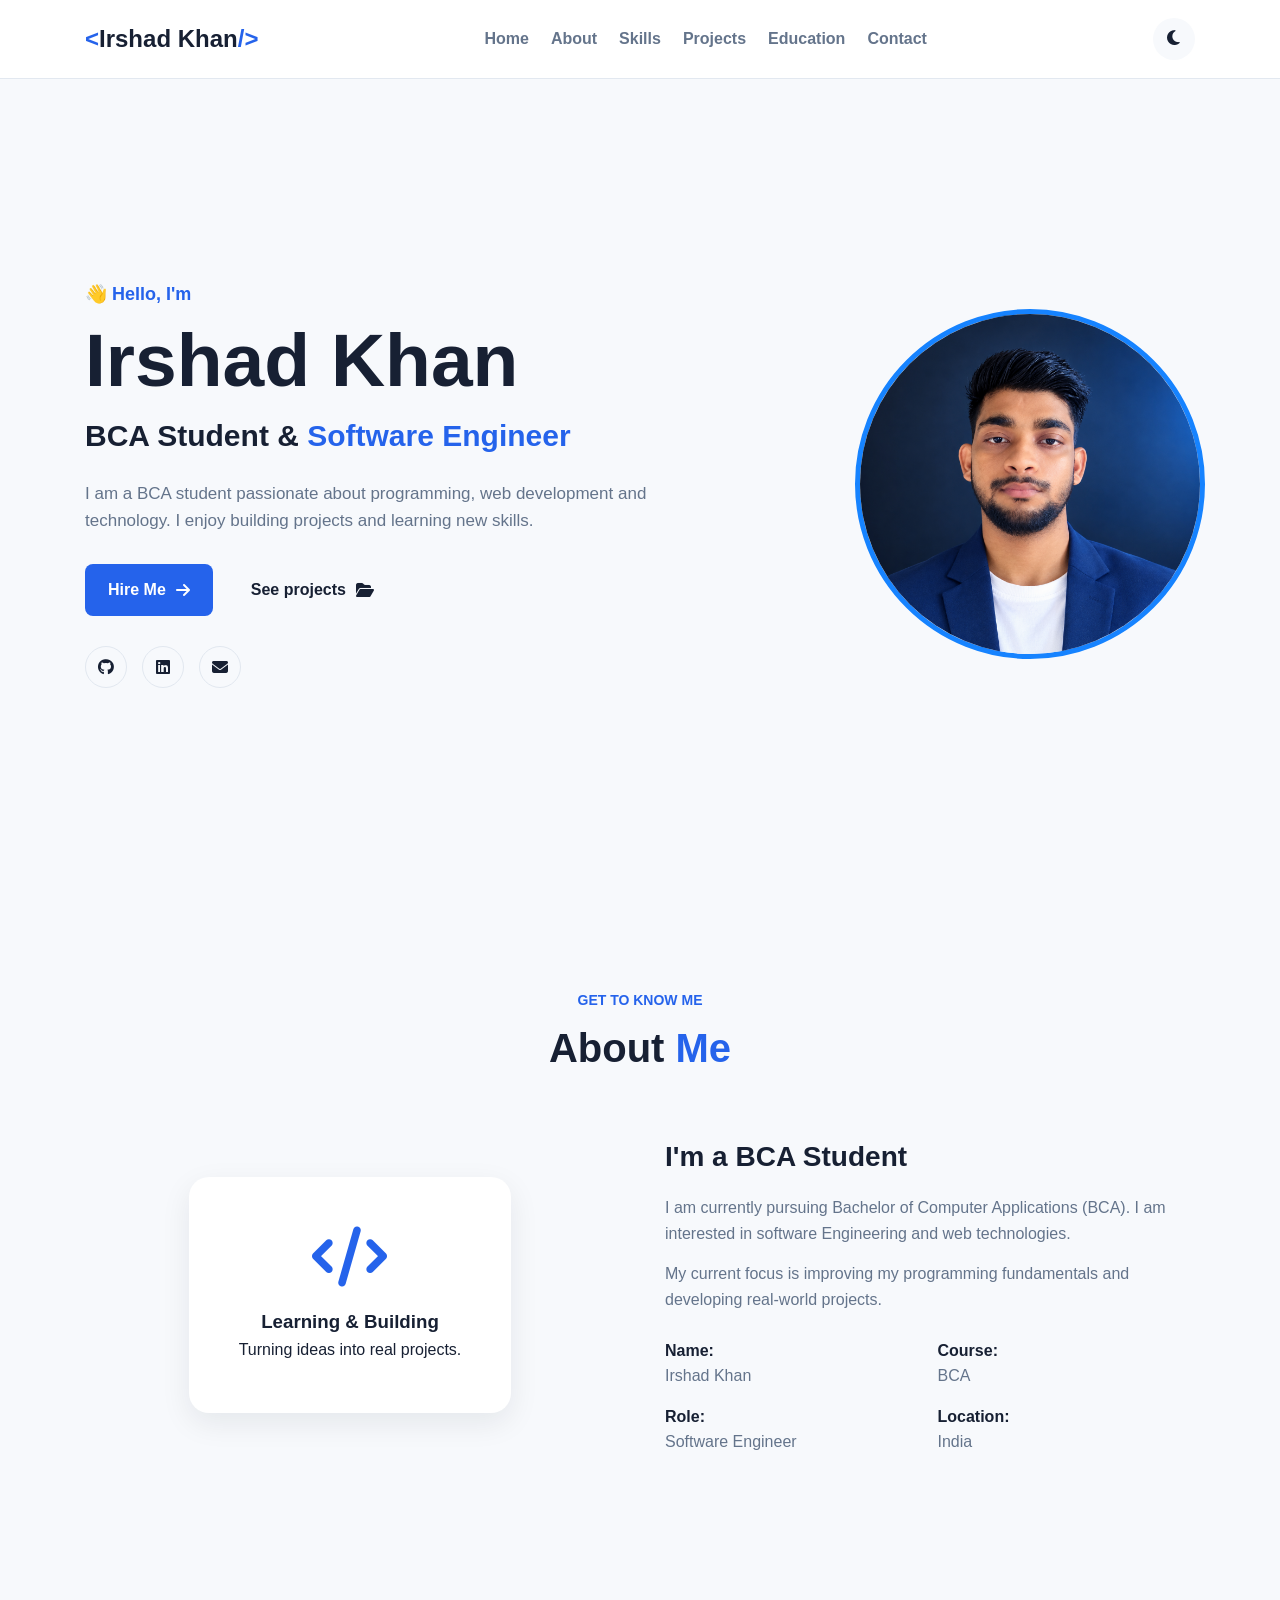
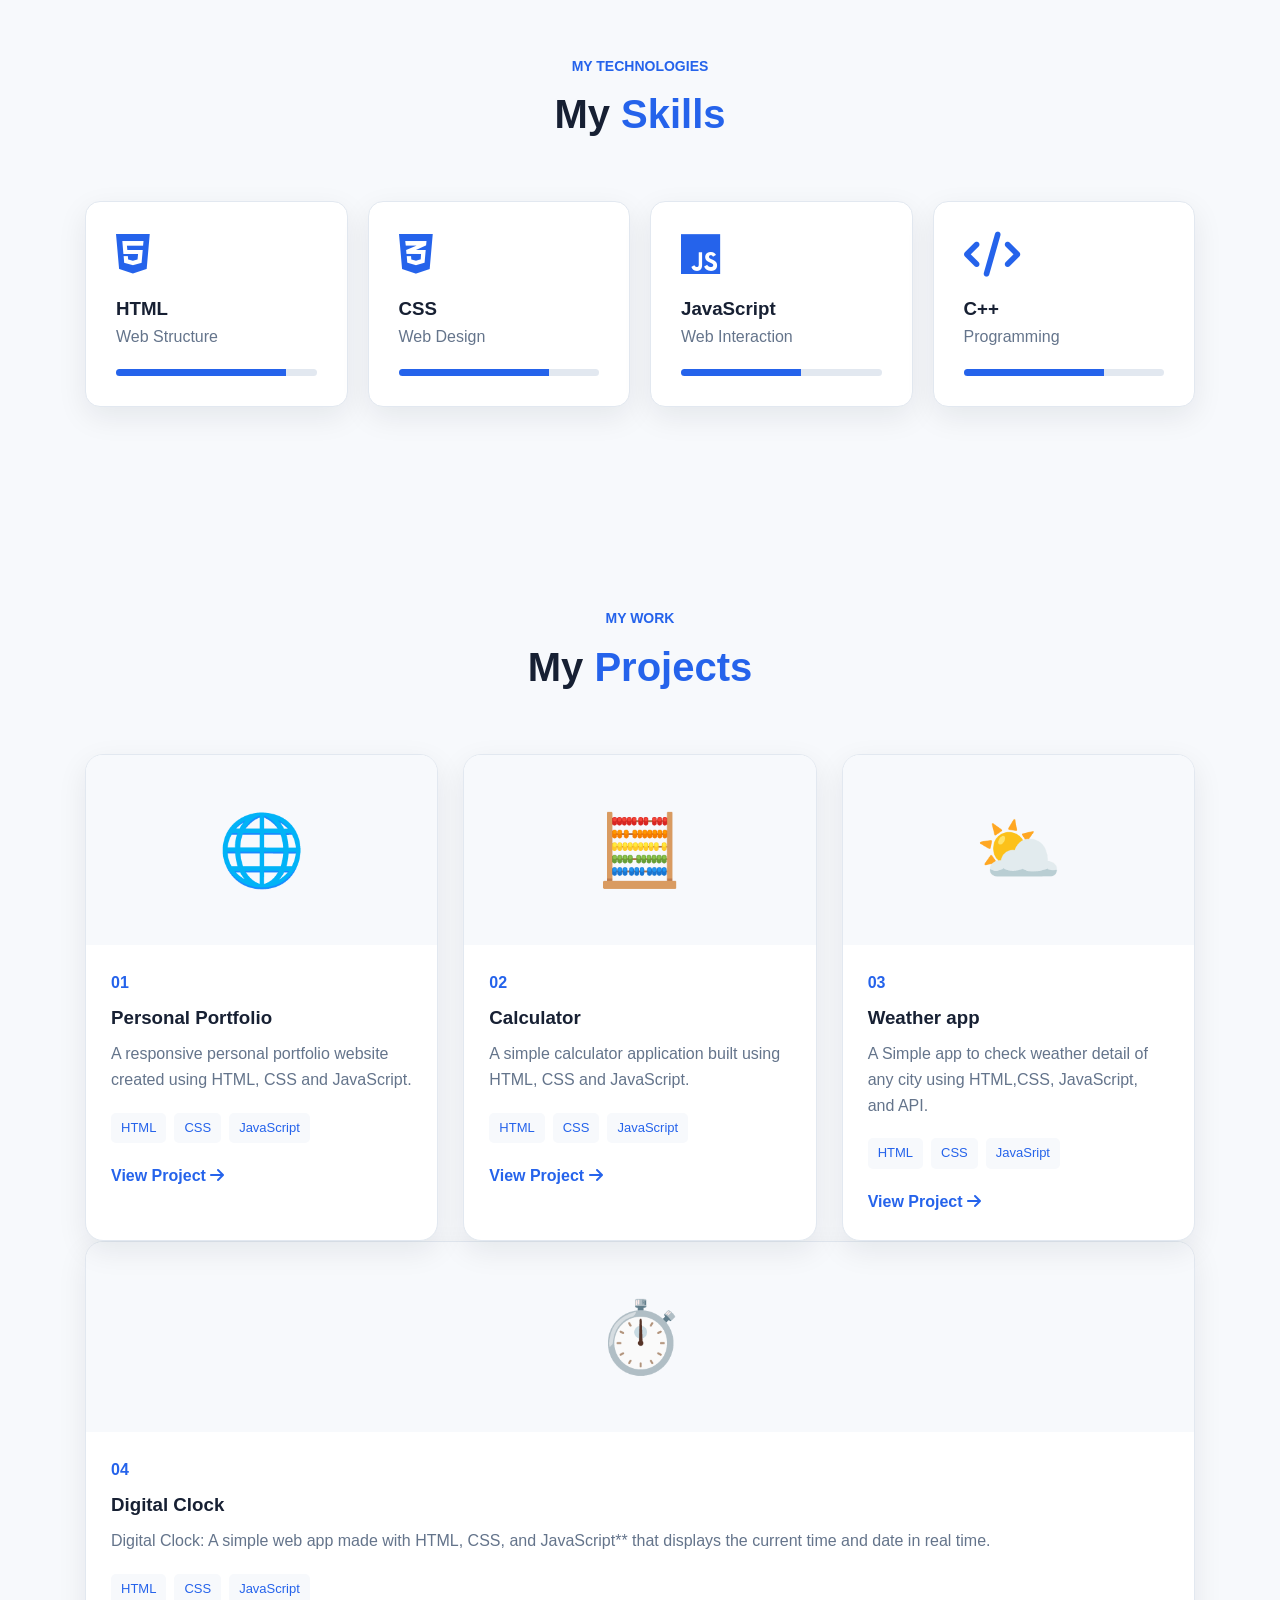
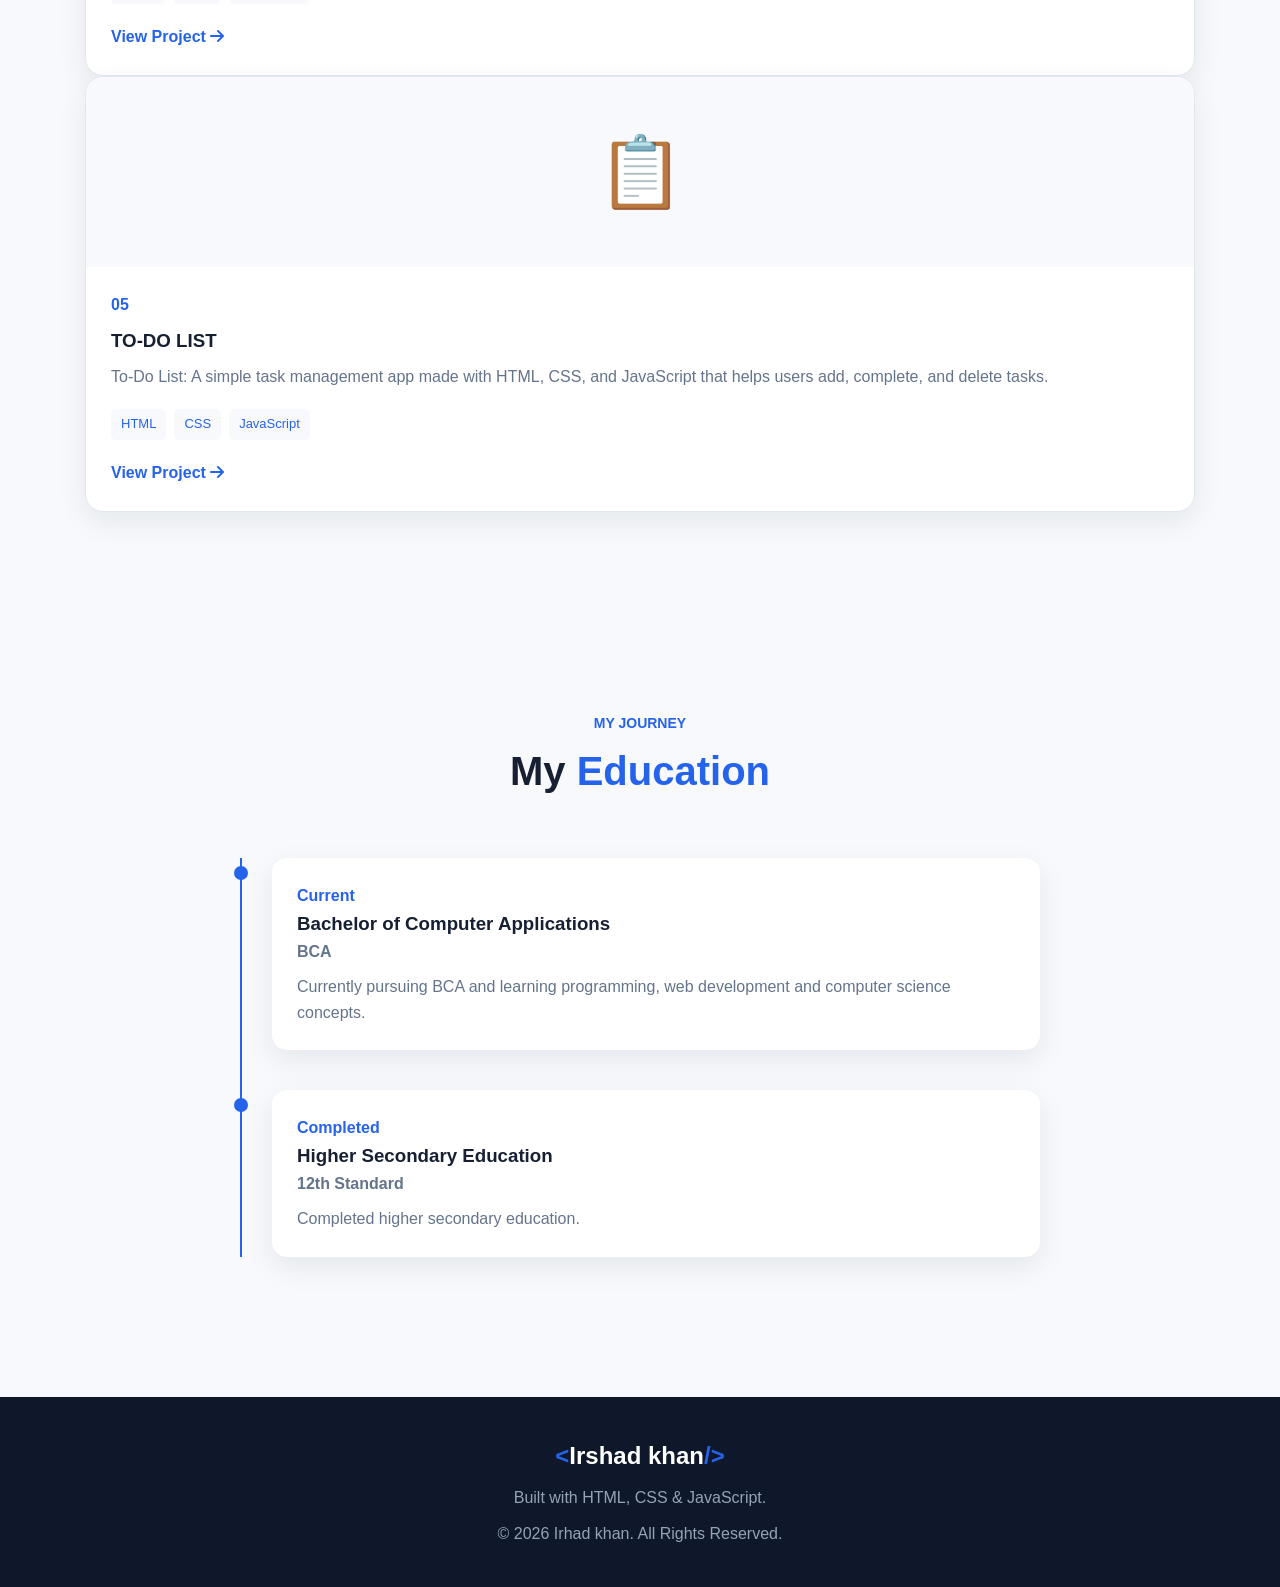
==== index.html @ d6d5088d "Fix HTML structure and formatting issues" ====
<!DOCTYPE html>
<html lang="en">

<head>
    <meta charset="UTF-8">

    <meta name="viewport"
        content="width=device-width, initial-scale=1.0">

    <meta name="description"
        content="Personal portfolio of a BCA student and aspiring software Engineer .">

    <title> Irshad Khan | BCA Student Portfolio</title>

    <!-- CSS -->
    <link rel="stylesheet" href="style.css">

    <!-- Font Awesome Icons -->
    <link rel="stylesheet"
        href="https://cdnjs.cloudflare.com/ajax/libs/font-awesome/6.5.2/css/all.min.css">

</head>

<body>

    <!-- ================= NAVBAR ================= -->

    <header>

        <nav class="navbar">

            <a href="#home" class="logo">
                <span>&lt;</span>Irshad Khan<span>/&gt;</span>
            </a>

            <ul class="nav-links">

                <li>
                    <a href="#home">Home</a>
                </li>

                <li>
                    <a href="#about">About</a>
                </li>

                <li>
                    <a href="#skills">Skills</a>
                </li>

                <li>
                    <a href="#projects">Projects</a>
                </li>

                <li>
                    <a href="#education">Education</a>
                </li>
                
                <li>
                    <a href="#Contact">Contact</a>
                </li>

                
            </ul>

            <div class="nav-buttons">

                <button id="theme-btn"
                    class="icon-btn"
                    aria-label="Change theme">

                    <i class="fas fa-moon"></i>

                </button>

                <button id="menu-btn"
                    class="icon-btn menu-btn"
                    aria-label="Open menu">

                    <i class="fas fa-bars"></i>

                </button>

            </div>

        </nav>

    </header>


    <!-- ================= HOME ================= -->

    <main>

        <section id="home" class="hero">

            <div class="hero-content">

                <p class="small-title">
                    👋 Hello, I'm
                </p>

                <h1>
                    Irshad Khan
                </h1>

                <h2>
                    BCA Student &
                    <span> Software Engineer</span>
                </h2>

                <p class="hero-description">

                    I am a BCA student passionate about
                    programming, web development and
                    technology. I enjoy building projects
                    and learning new skills.

                </p>

                <div class="hero-buttons">
                    <a href="contact.html"
                        class="btn primary-btn">
                        Hire Me
                        <i class="fas fa-arrow-right"></i>
                    </a>

                    <a href="#projects"
                        class="btn secondary-byn">
                        See projects
                        <i class="fas fa-folder-open"></i>
                    </a>
                    

               

                </div>


                <!-- Social Media -->

                <div class="social-links">

                    <a href="https://irshad7878.github.io/my-portfolio/"
                        target="_blank"
                        aria-label="GitHub">

                        <i class="fab fa-github"></i>

                    </a>

                    <a href="https://www.linkedin.com/in/irshad-khan-5201314m"


                        target="_blank"
                        aria-label="LinkedIn">

                        <i class="fab fa-linkedin"></i>

                    </a>

                    <a href="mailto:ik4012990@gmail.com"
                        aria-label="Email">

                        <i class="fas fa-envelope"></i>

                    </a>

                </div>

            </div>


            <!-- Profile -->

            <div class="hero-image">

                <div class="profile-container">

                    <div class="profile-circle">

                        <!-- Replace this emoji with your image later -->

                        <img src="image1.png" alt="My Photo">

                    </div>

                </div>

            </div>

        </section>


        <!-- ================= ABOUT ================= -->

        <section id="about"
            class="section reveal">

            <div class="section-heading">

                <p>GET TO KNOW ME</p>

                <h2>About <span>Me</span></h2>

            </div>


            <div class="about-grid">

                <div class="about-image">

                    <div class="about-card">

                        <i class="fas fa-code"></i>

                        <h3>
                            Learning & Building
                        </h3>

                        <p>
                            Turning ideas into real projects.
                        </p>

                    </div>

                </div>


                <div class="about-text">

                    <h3>
                        I'm a BCA Student
                    </h3>

                    <p>

                        I am currently pursuing Bachelor
                        of Computer Applications (BCA).
                        I am interested in software
                        Engineering and web technologies.

                    </p>

                    <p>

                        My current focus is improving my
                        programming fundamentals and
                        developing real-world projects.

                    </p>


                    <div class="about-info">

                        <div>
                            <strong>Name:</strong>
                            <span>Irshad Khan</span>
                        </div>

                        <div>
                            <strong>Course:</strong>
                            <span>BCA</span>
                        </div>

                        <div>
                            <strong>Role:</strong>
                            <span>Software Engineer</span>
                        </div>

                        <div>
                            <strong>Location:</strong>
                            <span>India</span>
                        </div>

                    </div>

                </div>

            </div>

        </section>


        <!-- ================= SKILLS ================= -->

        <section id="skills"
            class="section skills-section reveal">

            <div class="section-heading">

                <p>MY TECHNOLOGIES</p>

                <h2>My <span>Skills</span></h2>

            </div>


            <div class="skills-grid">

                <div class="skill-card">

                    <i class="fab fa-html5"></i>

                    <h3>HTML</h3>

                    <p>
                        Web Structure
                    </p>

                    <div class="progress">
                        <span style="width: 85%"></span>
                    </div>

                </div>


                <div class="skill-card">

                    <i class="fab fa-css3-alt"></i>

                    <h3>CSS</h3>

                    <p>
                        Web Design
                    </p>

                    <div class="progress">
                        <span style="width: 75%"></span>
                    </div>

                </div>


                <div class="skill-card">

                    <i class="fab fa-js"></i>

                    <h3>JavaScript</h3>

                    <p>
                        Web Interaction
                    </p>

                    <div class="progress">
                        <span style="width: 60%"></span>
                    </div>

                </div>


                <div class="skill-card">

                    <i class="fas fa-code"></i>

                    <h3>C++</h3>

                    <p>
                        Programming
                    </p>

                    <div class="progress">
                        <span style="width: 70%"></span>
                    </div>

                </div>

            </div>

        </section>


        <!-- ================= PROJECTS ================= -->

        <section id="projects"
            class="section reveal">

            <div class="section-heading">

                <p>MY WORK</p>

                <h2>My <span>Projects</span></h2>

            </div>


            <div class="projects-grid">


                <!-- Project 1 -->

                <article class="project-card">

                    <div class="project-image">
                        🌐
                    </div>

                    <div class="project-content">

                        <span class="project-number">
                            01
                        </span>

                        <h3>
                            Personal Portfolio
                        </h3>

                        <p>

                            A responsive personal portfolio
                            website created using HTML,
                            CSS and JavaScript.

                        </p>

                        <div class="project-tech">

                            <span>HTML</span>
                            <span>CSS</span>
                            <span>JavaScript</span>

                        </div>

                        <a 
                            href="https://irshad7878.github.io/my-portfolio/"
                            class="project-link">

                            View Project
                            <i class="fas fa-arrow-right"></i>

                        </a>

                    </div>

                </article>


                <!-- Project 2 -->

                <article class="project-card">

                    <div class="project-image">
                        🧮
                    </div>

                    <div class="project-content">

                        <span class="project-number">
                            02
                        </span>

                        <h3>
                            Calculator
                        </h3>

                        <p>

                            A simple calculator application
                            built using HTML, CSS and
                            JavaScript.

                        </p>

                        <div class="project-tech">

                            <span>HTML</span>
                            <span>CSS</span>
                            <span>JavaScript</span>

                        </div>

                        <a 
                            href="https://irshad7878.github.io/Calculator/"
                            class="project-link">

                            View Project
                            <i class="fas fa-arrow-right"></i>

                        </a>

                    </div>

                </article>


                <!-- Project 3 -->

                <article class="project-card">

                    <div class="project-image">
                        ⛅
                    </div>

                    <div class="project-content">

                        <span class="project-number">
                            03
                        </span>

                        <h3>
                            Weather app
                        </h3>

                        <p>

                            A Simple app to check weather 
                            detail of any city using HTML,CSS,
                            JavaScript, and API.

                        </p>

                        <div class="project-tech">

                            <span>HTML</span>
                            <span>CSS</span>
                            <span>JavaSript</span>

                        </div>

                        <a
                            href="https://irshad7878.github.io/Weather-app/"
                            class="project-link">

                            View Project
                            <i class="fas fa-arrow-right"></i>

                        </a>

                    </div>

                </article>

            </div>


             <!-- Project 4 -->

                <article class="project-card">

                    <div class="project-image">
                        ⏱️
                    </div>

                    <div class="project-content">

                        <span class="project-number">
                            04
                        </span>

                        <h3>
                            Digital Clock
                        </h3>

                        <p>

                           Digital Clock: A simple web app made
                           with HTML, CSS, and JavaScript** that
                           displays the current time and date in real time. 
                        

                        </p>

                        <div class="project-tech">

                            <span>HTML</span>
                            <span>CSS</span>
                            <span>JavaScript</span>

                        </div>

                        <a 
                            href="https://irshad7878.github.io/Digital-Clock/"
                            class="project-link">

                            View Project
                            <i class="fas fa-arrow-right"></i>

                        </a>

                    </div>

                </article>
        </div>
            

            <!-- Project 5 -->

                <article class="project-card">

                    <div class="project-image">
                        📋
                    </div>

                    <div class="project-content">

                        <span class="project-number">
                            05
                        </span>

                        <h3>
                            TO-DO LIST
                        </h3>

                        <p>

                           To-Do List: A simple task management app 
                            made with HTML, CSS, and JavaScript that 
                            helps users add, complete, and delete tasks. 

                        </p>

                        <div class="project-tech">

                            <span>HTML</span>
                            <span>CSS</span>
                            <span>JavaScript</span>

                        </div>

                        <a 
                            href="https://irshad7878.github.io/TO-DO-LISt/"
                            class="project-link">

                            View Project
                            <i class="fas fa-arrow-right"></i>

                        </a>

                    </div>

                </article>
        </div>
            

        </section>


        <!-- ================= EDUCATION ================= -->

        <section id="education"
            class="section reveal">

            <div class="section-heading">

                <p>MY JOURNEY</p>

                <h2>My <span>Education</span></h2>

            </div>


            <div class="timeline">

                <div class="timeline-item">

                    <div class="timeline-dot"></div>

                    <div class="timeline-content">

                        <span>
                            Current
                        </span>

                        <h3>
                            Bachelor of Computer Applications
                        </h3>

                        <h4>
                            BCA
                        </h4>

                        <p>

                            Currently pursuing BCA and
                            learning programming,
                            web development and
                            computer science concepts.

                        </p>

                    </div>

                </div>


                <div class="timeline-item">

                    <div class="timeline-dot"></div>

                    <div class="timeline-content">

                        <span>
                            Completed
                        </span>

                        <h3>
                            Higher Secondary Education
                        </h3>

                        <h4>
                            12th Standard
                        </h4>

                        <p>

                            Completed higher secondary
                            education.

                        </p>

                    </div>

                </div>

            </div>

        </section>


    <!-- ================= FOOTER ================= -->

    <footer>

        <div class="footer-content">

            <a href="#home" class="logo">
                <span>&lt;</span>Irshad khan<span>/&gt;</span>
            </a>

            <p>
                Built with HTML, CSS & JavaScript.
            </p>

            <p>
                © 2026 Irhad khan. All Rights Reserved.
            </p>

        </div>

    </footer>


    <!-- Back To Top -->

    <button id="top-btn"
        aria-label="Back to top">

        <i class="fas fa-arrow-up"></i>

    </button>


    <!-- JavaScript -->

    <script src="script.js"></script>

</body>

</html>
---- style.css ----
/* ===============================
   VERSION 2.0.0
   PROFESSIONAL PORTFOLIO
================================ */


/* ---------- RESET ---------- */

* {
    margin: 0;
    padding: 0;
    box-sizing: border-box;
}

html {
    scroll-behavior: smooth;
}

body {
    font-family: Arial, sans-serif;
    background: #f7f9fc;
    color: #172033;
    line-height: 1.6;
    transition: 0.3s;
}

a {
    text-decoration: none;
    color: inherit;
}

button {
    font-family: inherit;
}


/* ---------- VARIABLES ---------- */

:root {

    --primary: #2563eb;

    --primary-dark: #1d4ed8;

    --text: #172033;

    --text-light: #64748b;

    --background: #f7f9fc;

    --card: #ffffff;

    --border: #e2e8f0;

    --shadow:
        0 10px 30px rgba(15, 23, 42, 0.08);

}


/* ---------- DARK MODE ---------- */

body.dark {

    --text: #f1f5f9;

    --text-light: #94a3b8;

    --background: #0f172a;

    --card: #1e293b;

    --border: #334155;

}


/* ---------- NAVBAR ---------- */

header {

    position: sticky;

    top: 0;

    z-index: 1000;

    background: var(--card);

    border-bottom: 1px solid var(--border);

}

.navbar {

    max-width: 1150px;

    margin: auto;

    padding: 18px 20px;

    display: flex;

    align-items: center;

    justify-content: space-between;

}

.logo {

    font-size: 24px;

    font-weight: bold;

}

.logo span {

    color: var(--primary);

}

.nav-links {

    list-style: none;

    display: flex;

    gap: 22px;

}

.nav-links a {

    color: var(--text-light);

    font-weight: 600;

    transition: 0.3s;

}

.nav-links a:hover {

    color: var(--primary);

}

.nav-buttons {

    display: flex;

    gap: 10px;

}

.icon-btn {

    width: 42px;

    height: 42px;

    border: none;

    border-radius: 50%;

    background: var(--background);

    color: var(--text);

    cursor: pointer;

    font-size: 17px;

}

.menu-btn {

    display: none;

}


/* ---------- HERO ---------- */

.hero {

    max-width: 1150px;

    min-height: 90vh;

    margin: auto;

    padding: 80px 20px;

    display: flex;

    align-items: center;

    justify-content: space-between;

    gap: 50px;

}

.hero-content {

    max-width: 650px;

}

.small-title {

    color: var(--primary);

    font-weight: bold;

    font-size: 18px;

}

.hero h1 {

    font-size: clamp(45px, 7vw, 75px);

    line-height: 1.1;

    margin: 10px 0;

}

.hero h2 {

    font-size: 30px;

    margin-bottom: 20px;

}

.hero h2 span {

    color: var(--primary);

}

.hero-description {

    color: var(--text-light);

    max-width: 600px;

    font-size: 17px;

}

.hero-buttons {

    display: flex;

    gap: 15px;

    margin-top: 30px;

}

.btn {

    display: inline-flex;

    align-items: center;

    justify-content: center;

    gap: 10px;

    padding: 13px 23px;

    border-radius: 8px;

    font-weight: bold;

    cursor: pointer;

    transition: 0.3s;

}

.primary-btn {

    background: var(--primary);

    color: white;

}

.primary-btn:hover {

    background: var(--primary-dark);

    transform: translateY(-3px);

}

.secondary-btn {

    border: 2px solid var(--primary);

    color: var(--primary);

}

.secondary-btn:hover {

    background: var(--primary);

    color: white;

}

.social-links {

    display: flex;

    gap: 15px;

    margin-top: 30px;

}

.social-links a {

    width: 42px;

    height: 42px;

    border: 1px solid var(--border);

    border-radius: 50%;

    display: flex;

    align-items: center;

    justify-content: center;

    color: var(--text);

    transition: 0.3s;

}

.social-links a:hover {

    color: white;

    background: var(--primary);

    transform: translateY(-4px);

}


/* ---------- PROFILE ---------- */

.hero-image {

    display: flex;

    justify-content: center;

    align-items: center;

}

.hero-image img {

    width: 350;

    height: 350px;

    object-fit: cover;

    border-radius: 50%;

    border: 5px solid #1683ff;

}

.profile-container {

    width: 330px;

    height: 330px;

    border-radius: 50%;

    display: flex;

    align-items: center;

    justify-content: center;

    background: linear-gradient(
        135deg,
        #dbeafe,
        #eff6ff
    );

}

.profile-circle {

    width: 270px;

    height: 270px;

    border-radius: 50%;

    display: flex;

    align-items: center;

    justify-content: center;

    background: var(--card);

    font-size: 100px;

}


/* ---------- SECTIONS ---------- */

.section {

    max-width: 1150px;

    margin: auto;

    padding: 100px 20px;

}

.section-heading {

    text-align: center;

    margin-bottom: 55px;

}

.section-heading p {

    color: var(--primary);

    font-weight: bold;

    font-size: 14px;

}

.section-heading h2 {

    font-size: 40px;

    margin-top: 5px;

}

.section-heading h2 span {

    color: var(--primary);

}


/* ---------- ABOUT ---------- */

.about-grid {

    display: grid;

    grid-template-columns: 1fr 1fr;

    gap: 50px;

    align-items: center;

}

.about-image {

    min-height: 300px;

    display: flex;

    align-items: center;

    justify-content: center;

}

.about-card {

    background: var(--card);

    padding: 50px;

    border-radius: 20px;

    text-align: center;

    box-shadow: var(--shadow);

}

.about-card i {

    font-size: 60px;

    color: var(--primary);

    margin-bottom: 20px;

}

.about-text h3 {

    font-size: 28px;

    margin-bottom: 15px;

}

.about-text p {

    color: var(--text-light);

    margin-bottom: 15px;

}

.about-info {

    display: grid;

    grid-template-columns: 1fr 1fr;

    gap: 15px;

    margin-top: 25px;

}

.about-info div {

    display: flex;

    flex-direction: column;

}

.about-info strong {

    color: var(--text);

}

.about-info span {

    color: var(--text-light);

}


/* ---------- SKILLS ---------- */

.skills-grid {

    display: grid;

    grid-template-columns:
        repeat(4, 1fr);

    gap: 20px;

}

.skill-card {

    background: var(--card);

    padding: 30px;

    border: 1px solid var(--border);

    border-radius: 15px;

    box-shadow: var(--shadow);

    transition: 0.3s;

}

.skill-card:hover {

    transform: translateY(-8px);

}

.skill-card > i {

    font-size: 45px;

    color: var(--primary);

}

.skill-card h3 {

    margin-top: 15px;

}

.skill-card p {

    color: var(--text-light);

}

.progress {

    height: 7px;

    background: var(--border);

    border-radius: 20px;

    margin-top: 20px;

    overflow: hidden;

}

.progress span {

    height: 100%;

    display: block;

    background: var(--primary);

}


/* ---------- PROJECTS ---------- */

.projects-grid {

    display: grid;

    grid-template-columns:
        repeat(3, 1fr);

    gap: 25px;

}

.project-card {

    background: var(--card);

    border: 1px solid var(--border);

    border-radius: 18px;

    overflow: hidden;

    box-shadow: var(--shadow);

    transition: 0.3s;

}

.project-card:hover {

    transform: translateY(-8px);

}

.project-image {

    height: 190px;

    display: flex;

    align-items: center;

    justify-content: center;

    background: var(--background);

    font-size: 70px;

}

.project-content {

    padding: 25px;

}

.project-number {

    color: var(--primary);

    font-weight: bold;

}

.project-content h3 {

    margin: 8px 0;

}

.project-content p {

    color: var(--text-light);

}

.project-tech {

    display: flex;

    gap: 8px;

    flex-wrap: wrap;

    margin: 20px 0;

}

.project-tech span {

    padding: 5px 10px;

    background: var(--background);

    color: var(--primary);

    border-radius: 5px;

    font-size: 13px;

}

.project-link {

    color: var(--primary);

    font-weight: bold;

}


/* ---------- TIMELINE ---------- */

.timeline {

    max-width: 800px;

    margin: auto;

    border-left: 2px solid var(--primary);

    padding-left: 30px;

}

.timeline-item {

    position: relative;

    margin-bottom: 40px;

}

.timeline-dot {

    width: 14px;

    height: 14px;

    border-radius: 50%;

    background: var(--primary);

    position: absolute;

    left: -38px;

    top: 8px;

}

.timeline-content {

    background: var(--card);

    padding: 25px;

    border-radius: 15px;

    box-shadow: var(--shadow);

}

.timeline-content span {

    color: var(--primary);

    font-weight: bold;

}

.timeline-content h4 {

    color: var(--text-light);

}

.timeline-content p {

    color: var(--text-light);

    margin-top: 10px;

}


/* ---------- CERTIFICATES ---------- */

.certificate-grid {

    display: grid;

    grid-template-columns:
        repeat(3, 1fr);

    gap: 25px;

}

.certificate-card {

    text-align: center;

    background: var(--card);

    padding: 35px;

    border-radius: 15px;

    border: 1px solid var(--border);

    box-shadow: var(--shadow);

}

.certificate-card i {

    font-size: 45px;

    color: var(--primary);

}

.certificate-card h3 {

    margin: 15px 0 10px;

}

.certificate-card p {

    color: var(--text-light);

}

.certificate-card a {

    display: inline-block;

    margin-top: 20px;

    color: var(--primary);

    font-weight: bold;

}


/* ---------- RESUME ---------- */

.resume-section {

    max-width: 1100px;

    margin: 50px auto;

    padding: 50px;

    border-radius: 20px;

    background: var(--card);

    border: 1px solid var(--border);

    display: flex;

    justify-content: space-between;

    align-items: center;

    gap: 30px;

}

.resume-section p {

    color: var(--text-light);

}


/* ---------- CONTACT ---------- */

.contact-grid {

    display: grid;

    grid-template-columns: 1fr 1fr;

    gap: 50px;

}

.contact-info h3 {

    font-size: 30px;

    margin-bottom: 15px;

}

.contact-info > p {

    color: var(--text-light);

}

.contact-item {

    display: flex;

    gap: 15px;

    margin-top: 25px;

    align-items: center;

}

.contact-item i {

    width: 45px;

    height: 45px;

    display: flex;

    align-items: center;

    justify-content: center;

    border-radius: 50%;

    background: var(--background);

    color: var(--primary);

}

.contact-item p {

    color: var(--text-light);

}


form {

    background: var(--card);

    padding: 30px;

    border-radius: 15px;

    box-shadow: var(--shadow);

}

input,
textarea {

    width: 100%;

    padding: 14px;

    margin-bottom: 15px;

    border: 1px solid var(--border);

    border-radius: 8px;

    background: var(--background);

    color: var(--text);

    font-size: 15px;

    outline: none;

}

input:focus,
textarea:focus {

    border-color: var(--primary);

}


/* ---------- FOOTER ---------- */

footer {

    background: #0f172a;

    color: white;

    padding: 40px 20px;

    text-align: center;

}

.footer-content {

    display: flex;

    flex-direction: column;

    gap: 10px;

    align-items: center;

}

.footer-content p {

    color: #94a3b8;

}


/* ---------- BACK TO TOP ---------- */

#top-btn {

    position: fixed;

    right: 25px;

    bottom: 25px;

    width: 45px;

    height: 45px;

    border: none;

    border-radius: 50%;

    background: var(--primary);

    color: white;

    cursor: pointer;

    display: none;

}


/* ---------- ANIMATION ---------- */

.reveal {

    opacity: 0;

    transform: translateY(40px);

    transition: 0.8s;

}

.reveal.active {

    opacity: 1;

    transform: translateY(0);

}


/* ---------- MOBILE ---------- */

@media (max-width: 900px) {

    .nav-links {

        position: absolute;

        top: 78px;

        left: 0;

        width: 100%;

        background: var(--card);

        display: none;

        flex-direction: column;

        padding: 25px;

        text-align: center;

        border-bottom: 1px solid var(--border);

    }

    .nav-links.active {

        display: flex;

    }

    .menu-btn {

        display: block;

    }

    .hero {

        flex-direction: column;

        text-align: center;

        justify-content: center;

    }

    .hero-buttons {

        justify-content: center;

    }

    .social-links {

        justify-content: center;

    }

    .skills-grid {

        grid-template-columns: 1fr 1fr;

    }

    .projects-grid {

        grid-template-columns: 1fr;

    }

    .certificate-grid {

        grid-template-columns: 1fr;

    }

    .about-grid {

        grid-template-columns: 1fr;

    }

    .contact-grid {

        grid-template-columns: 1fr;

    }

    .resume-section {

        margin: 30px 20px;

        flex-direction: column;

        text-align: center;

    }

}


@media (max-width: 500px) {

    .hero {

        padding-top: 50px;

    }

    .hero h2 {

        font-size: 23px;

    }

    .hero-buttons {

        flex-direction: column;

    }

    .profile-container {

        width: 250px;

        height: 250px;

    }

    .profile-circle img {

        width: 350px;

        height: 350px;

        object-fit: cover;

        border-radius: 50%;

        border: 5px solid #1683ff;

    }

    .skills-grid {

        grid-template-columns: 1fr;

    }

    .about-info {

        grid-template-columns: 1fr;

    }

    .section-heading h2 {

        font-size: 32px;

    }

}
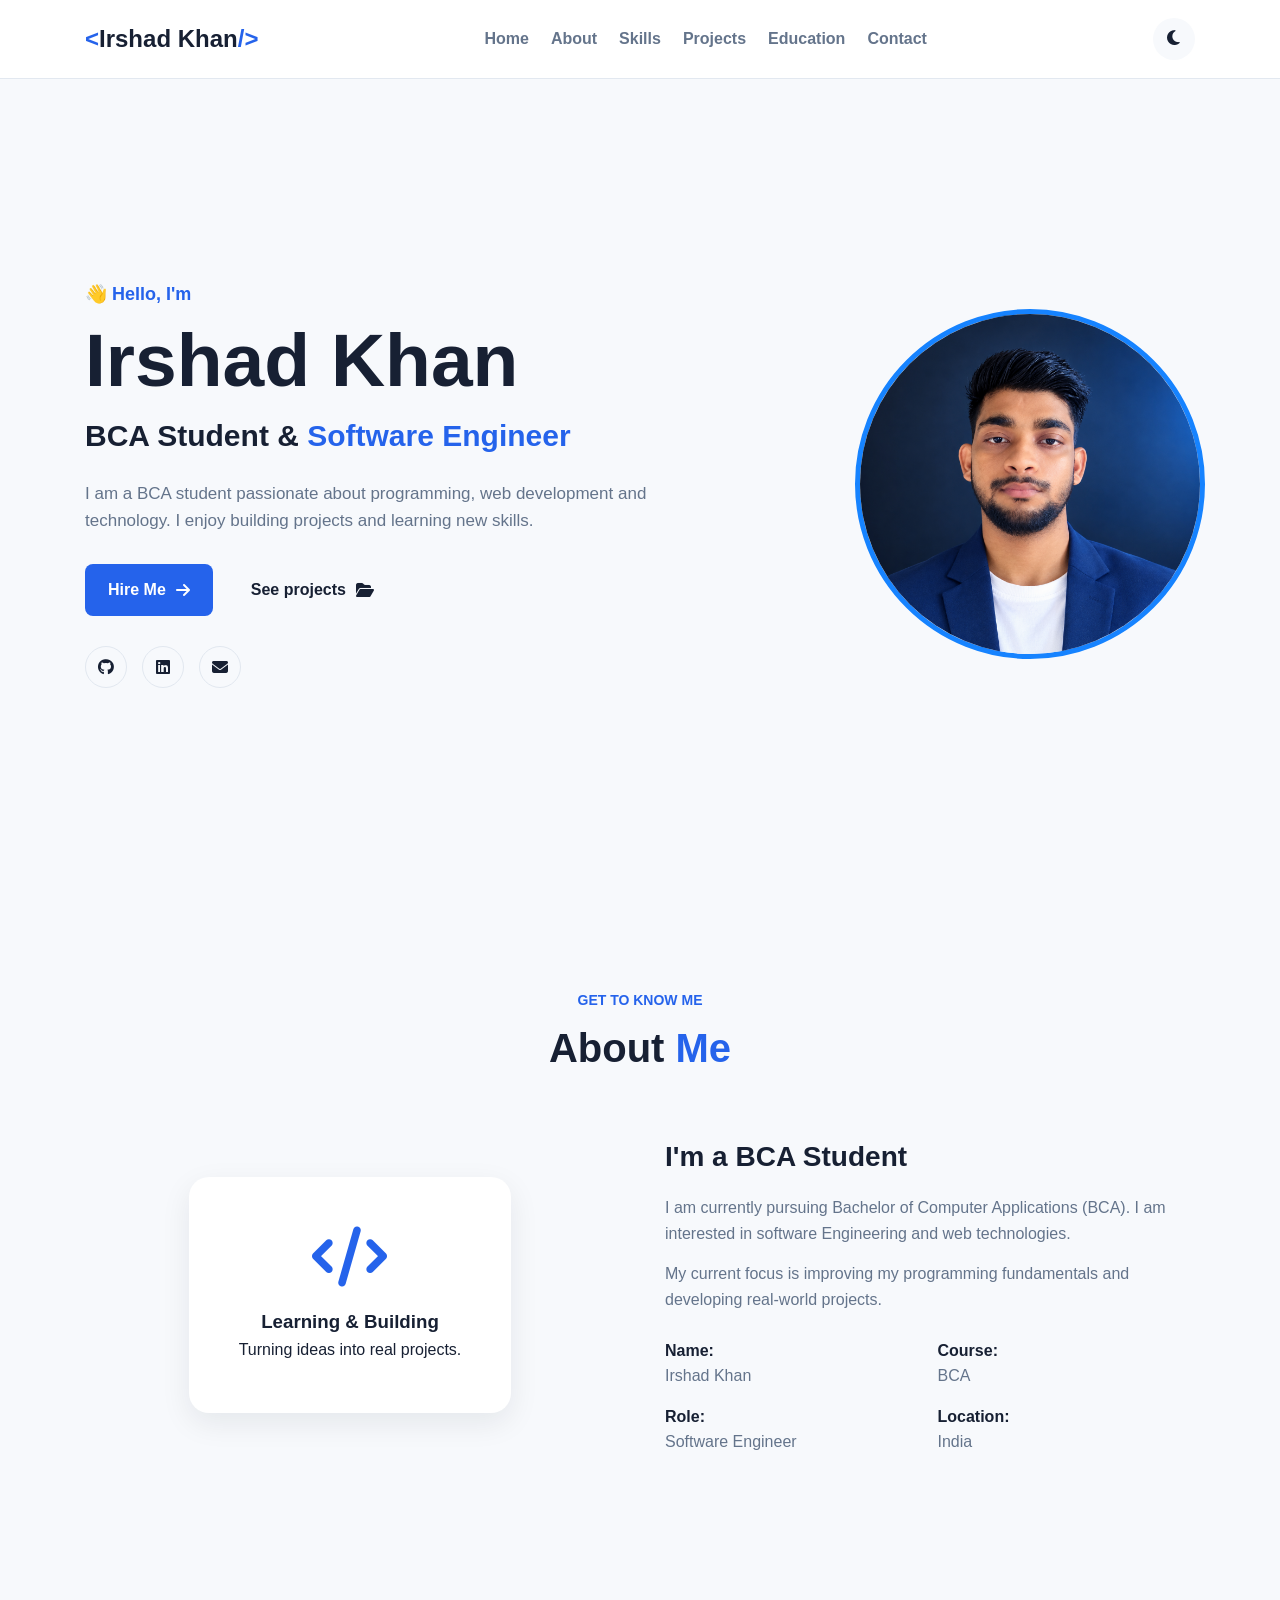
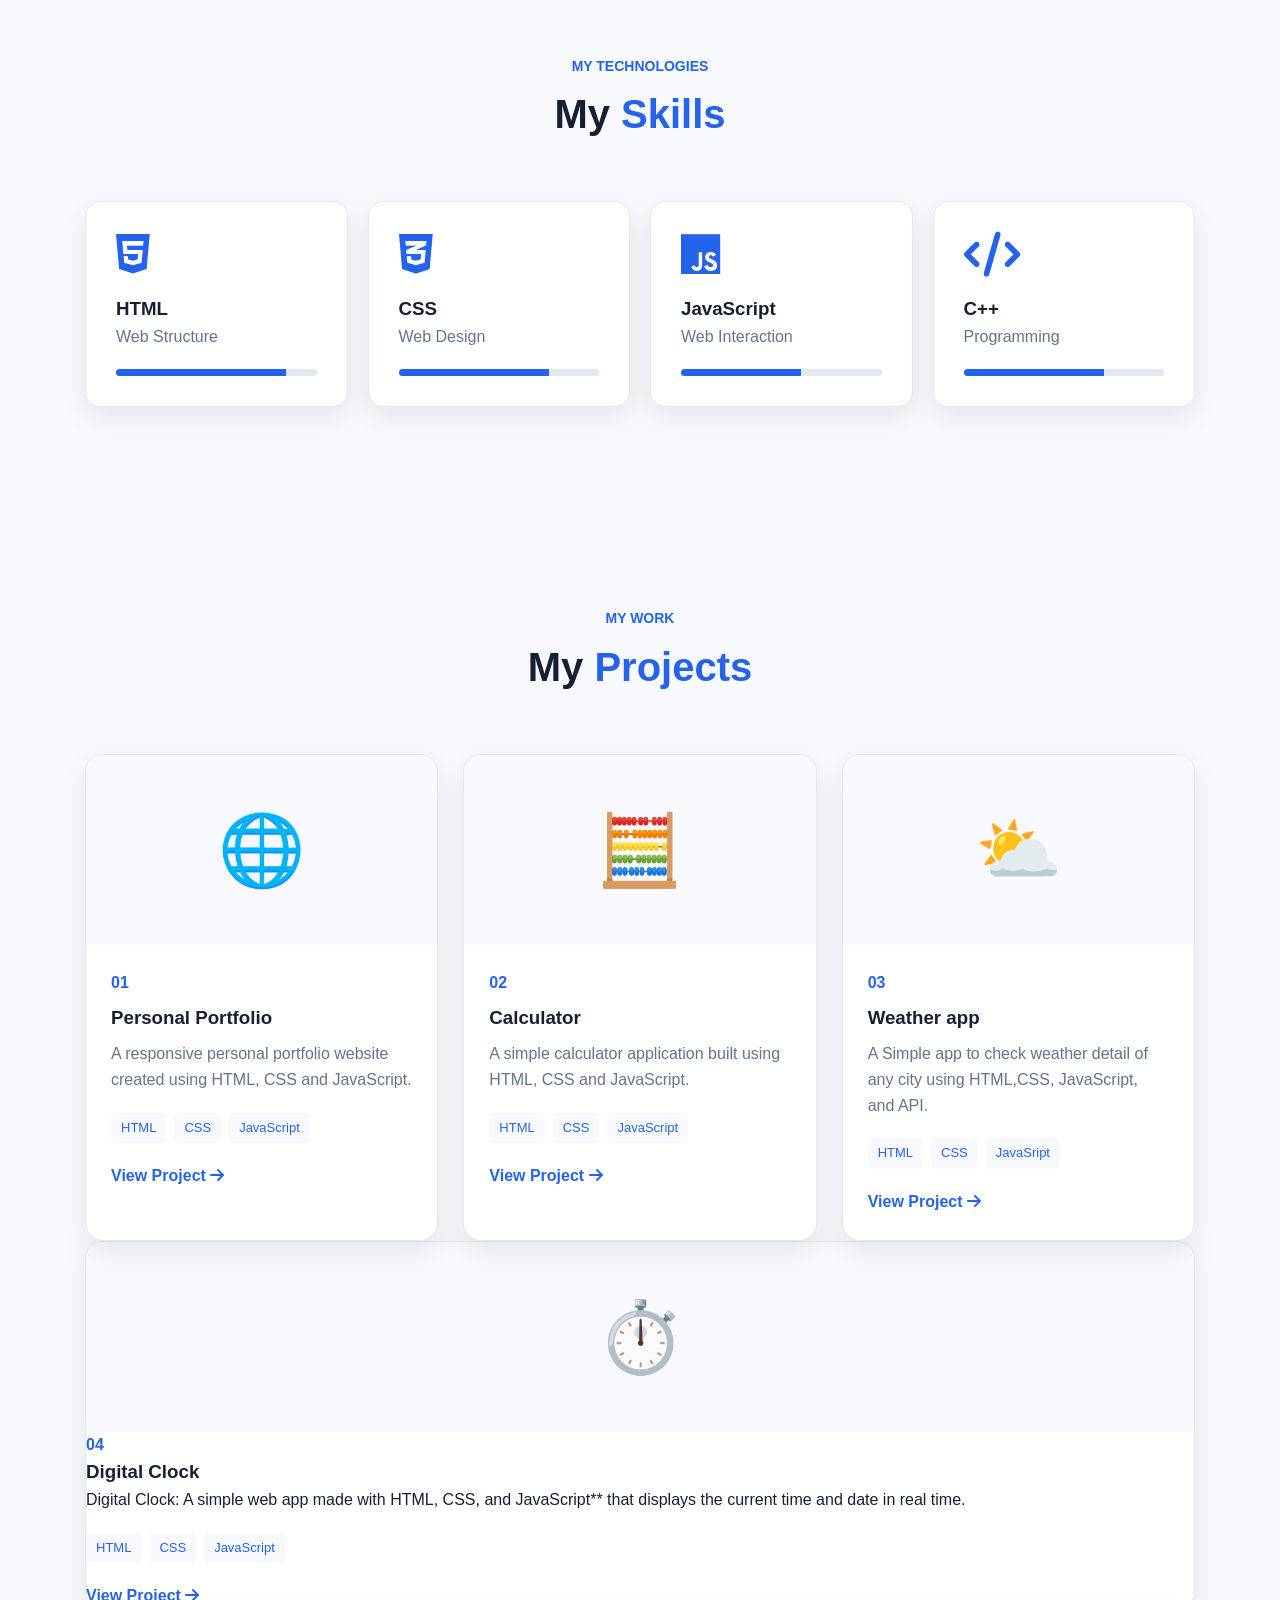
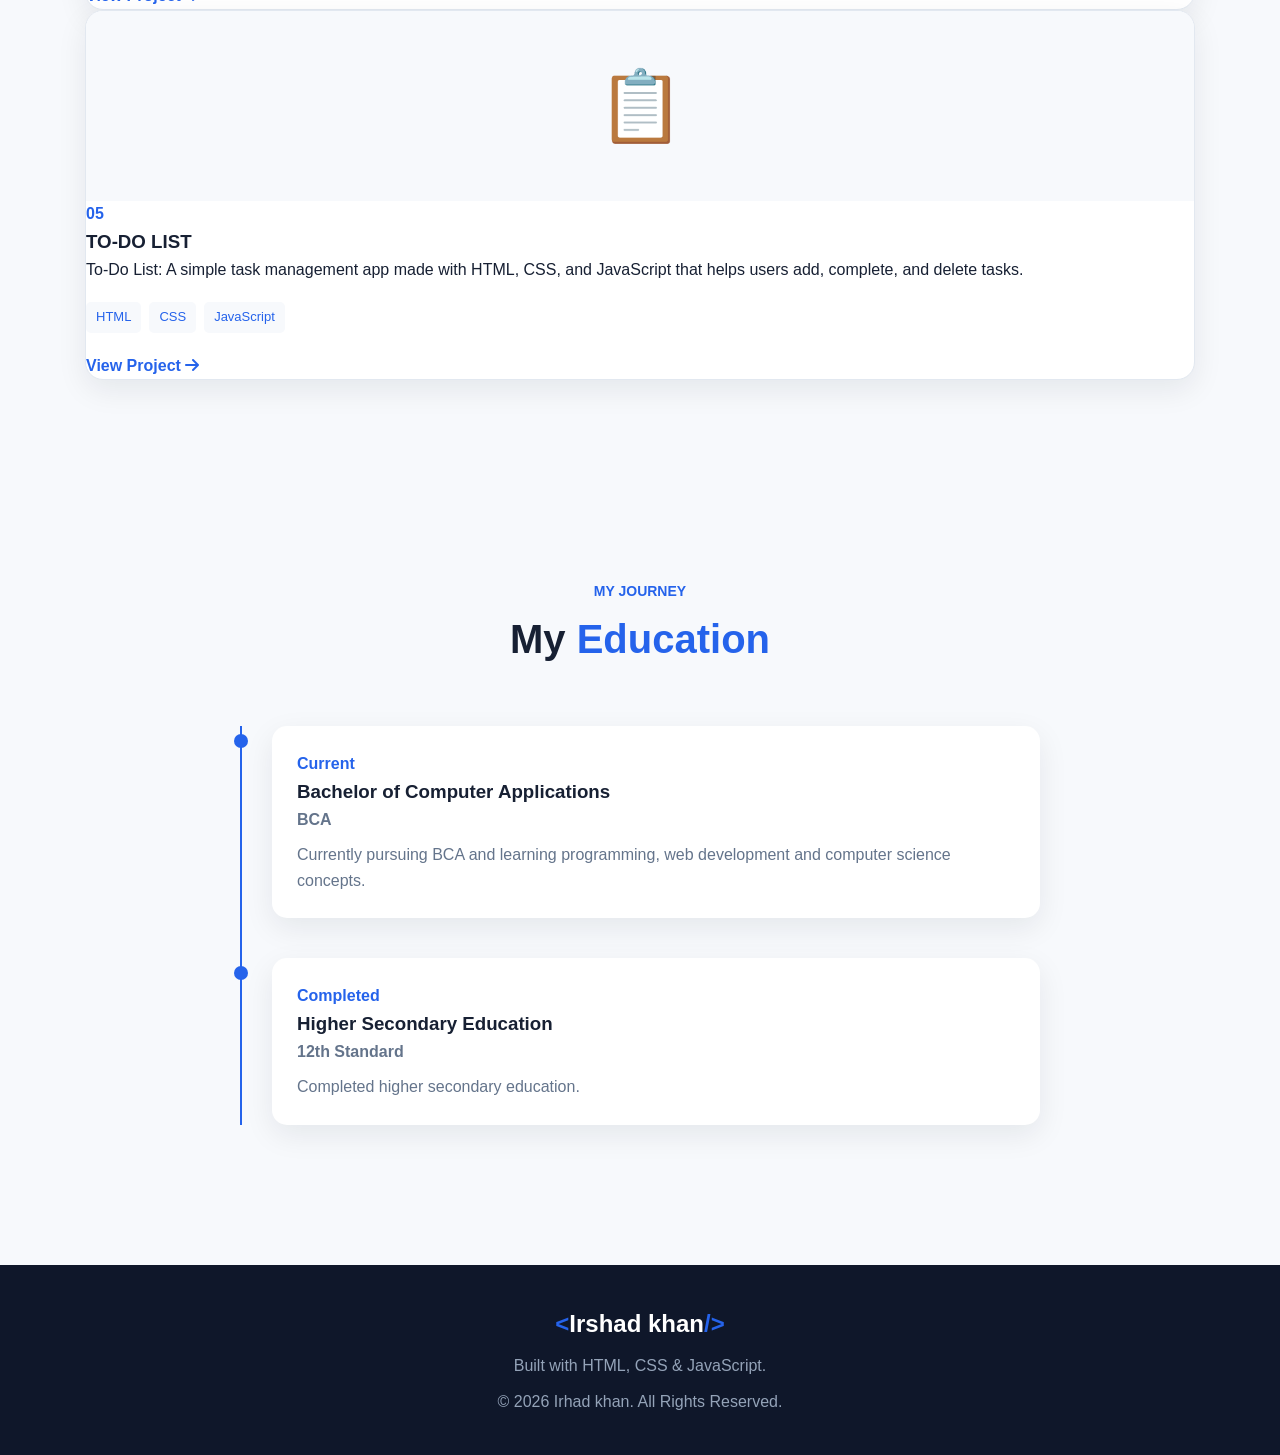
==== commit 8d983430: "Fix HTML formatting and structure" ====
--- a/index.html
+++ b/index.html
@@ -540,7 +540,7 @@
                         ⏱️
                     </div>
 
-                    <div class="project-content">
+                   <class="project-content">
 
                         <span class="project-number">
                             04
@@ -576,12 +576,10 @@
 
                         </a>
 
-                    </div>
 
                 </article>
-        </div>
+        
             
-
             <!-- Project 5 -->
 
                 <article class="project-card">
@@ -590,7 +588,7 @@
                         📋
                     </div>
 
-                    <div class="project-content">
+                    <class="project-content">
 
                         <span class="project-number">
                             05
@@ -625,11 +623,9 @@
 
                         </a>
 
-                    </div>
 
                 </article>
-        </div>
-            
+        
 
         </section>
 
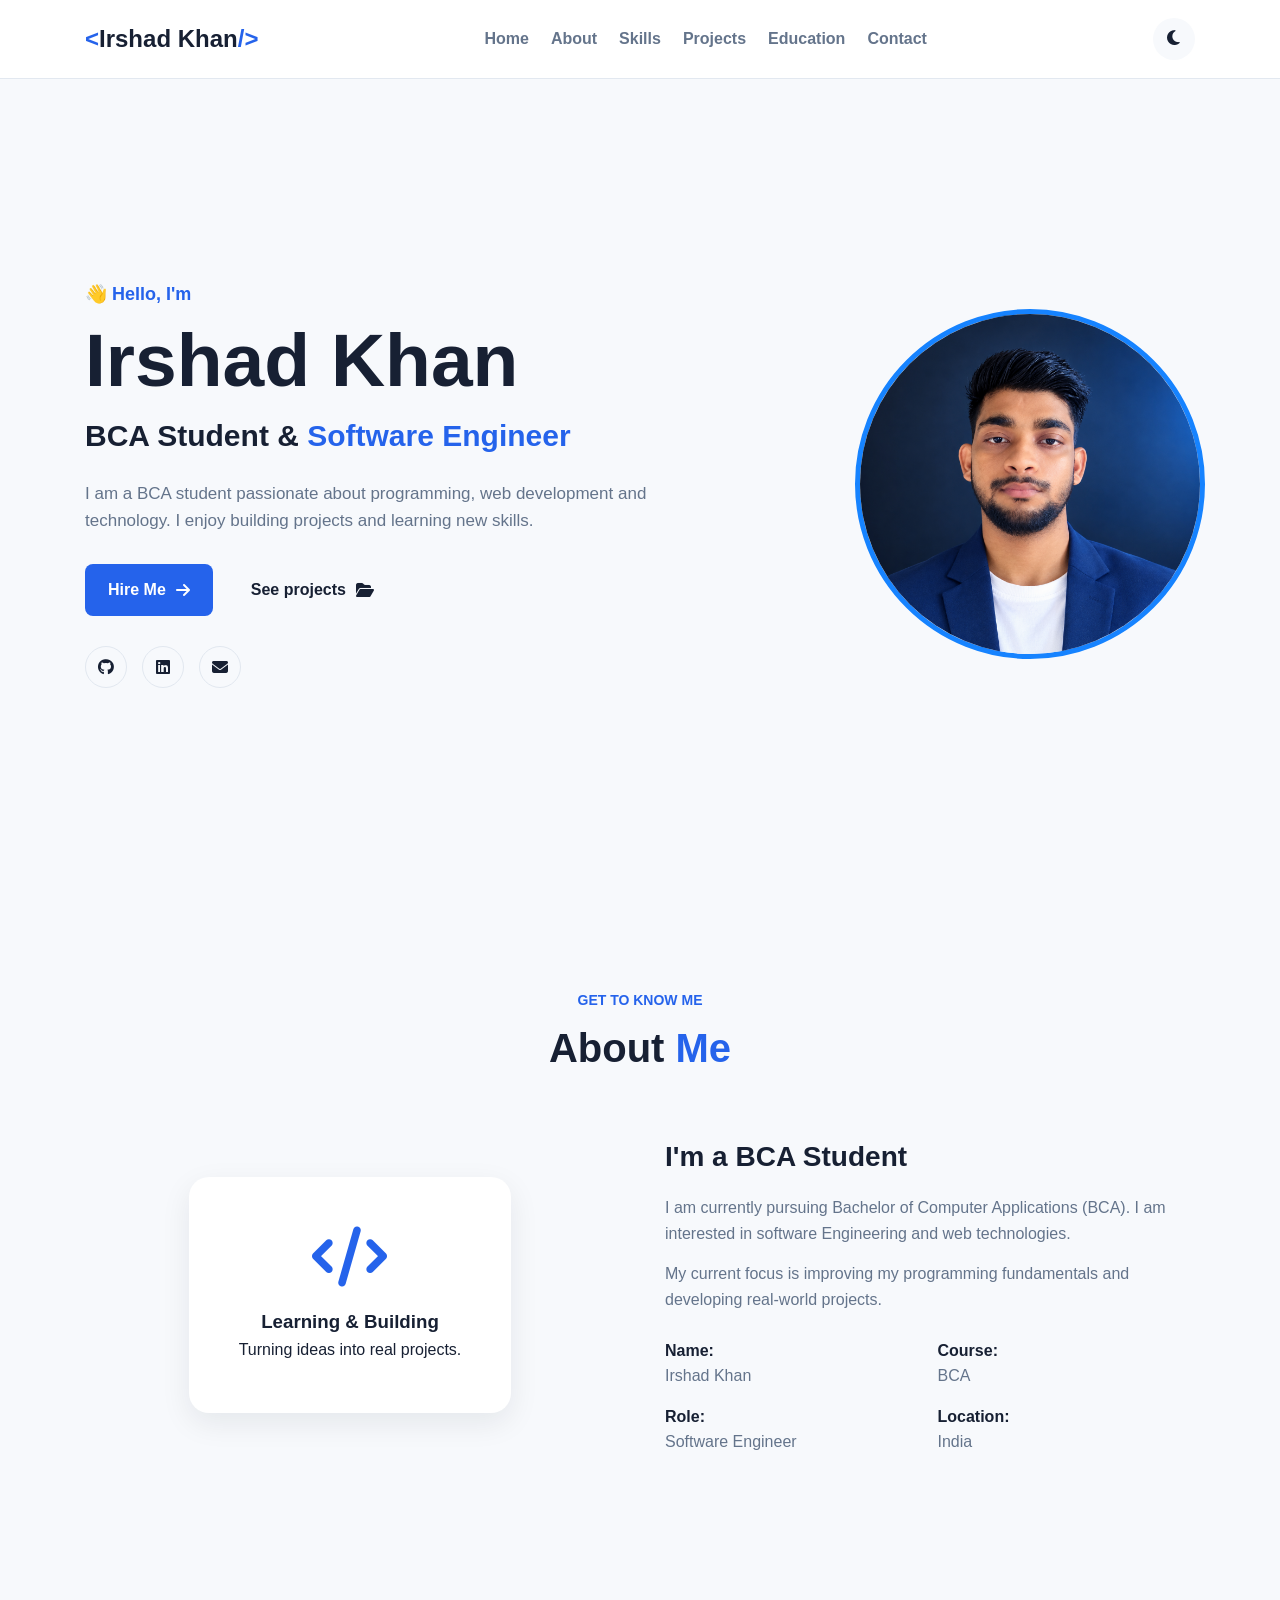
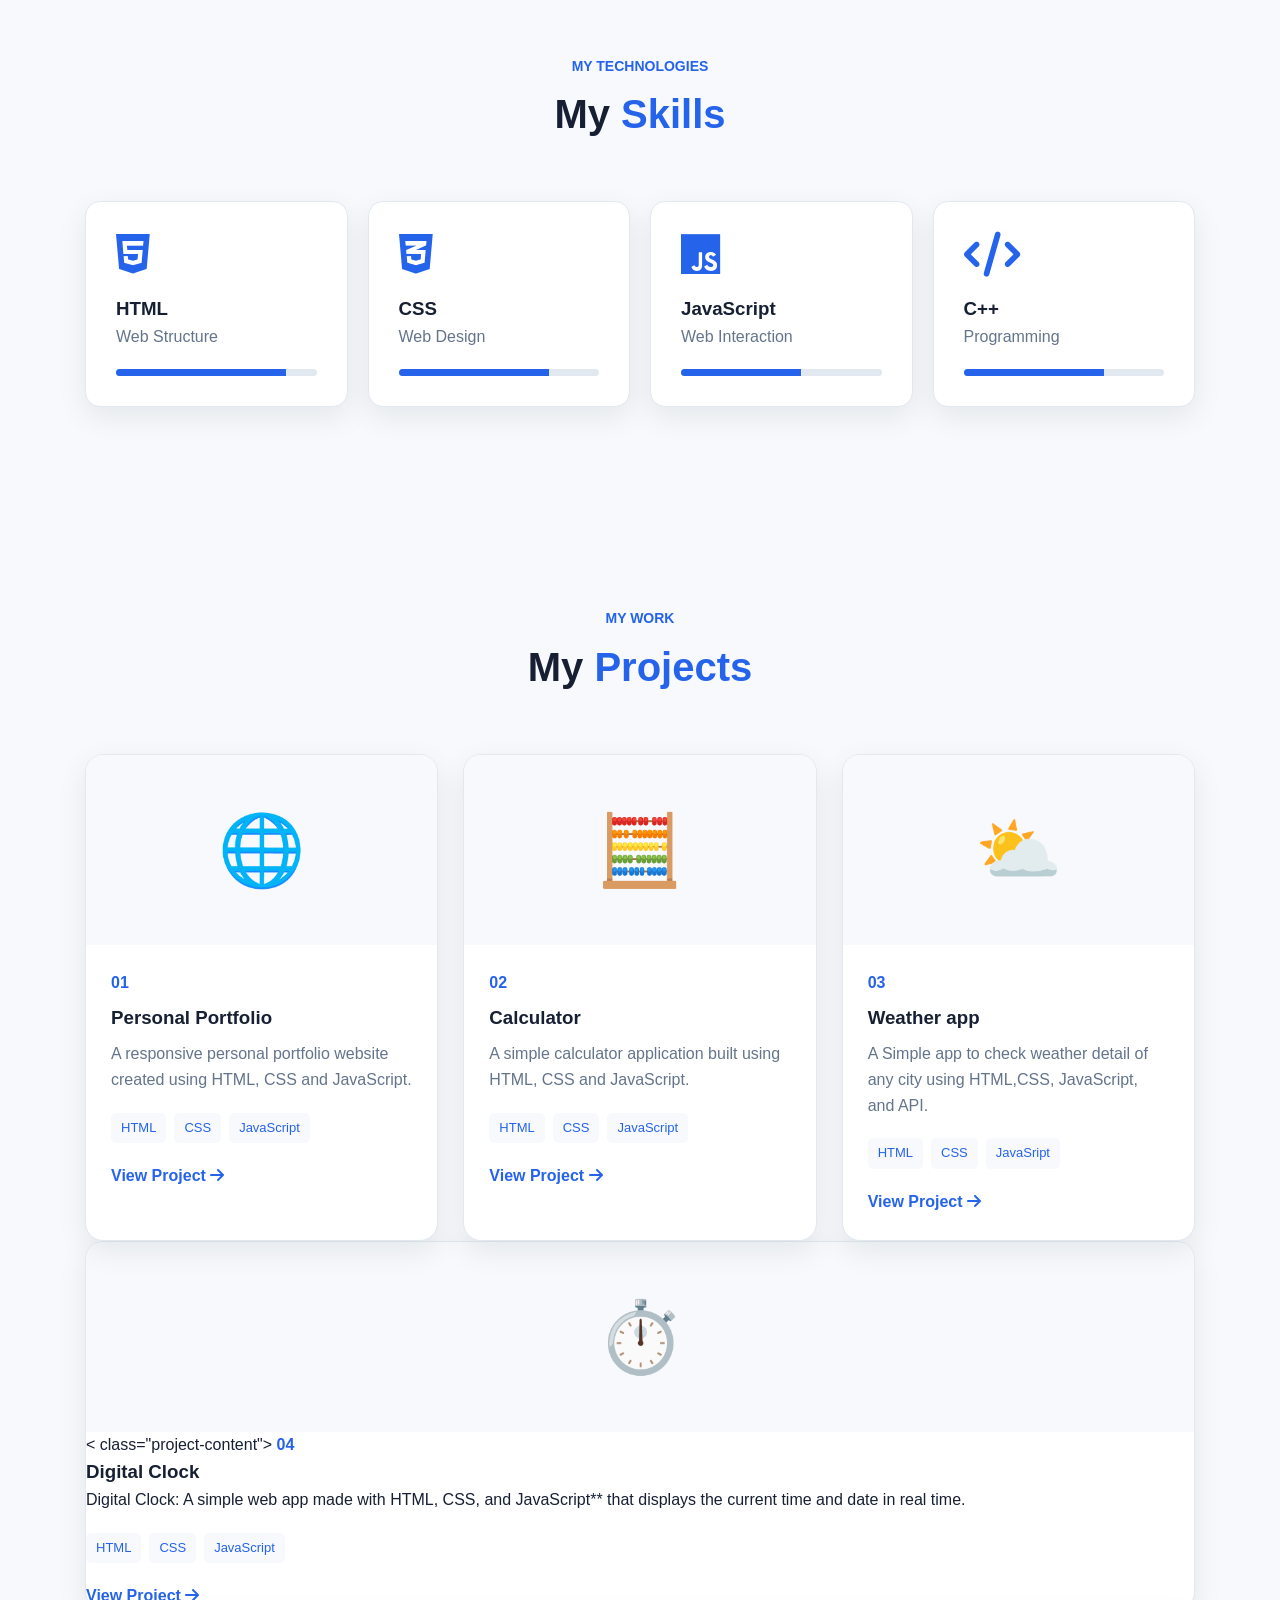
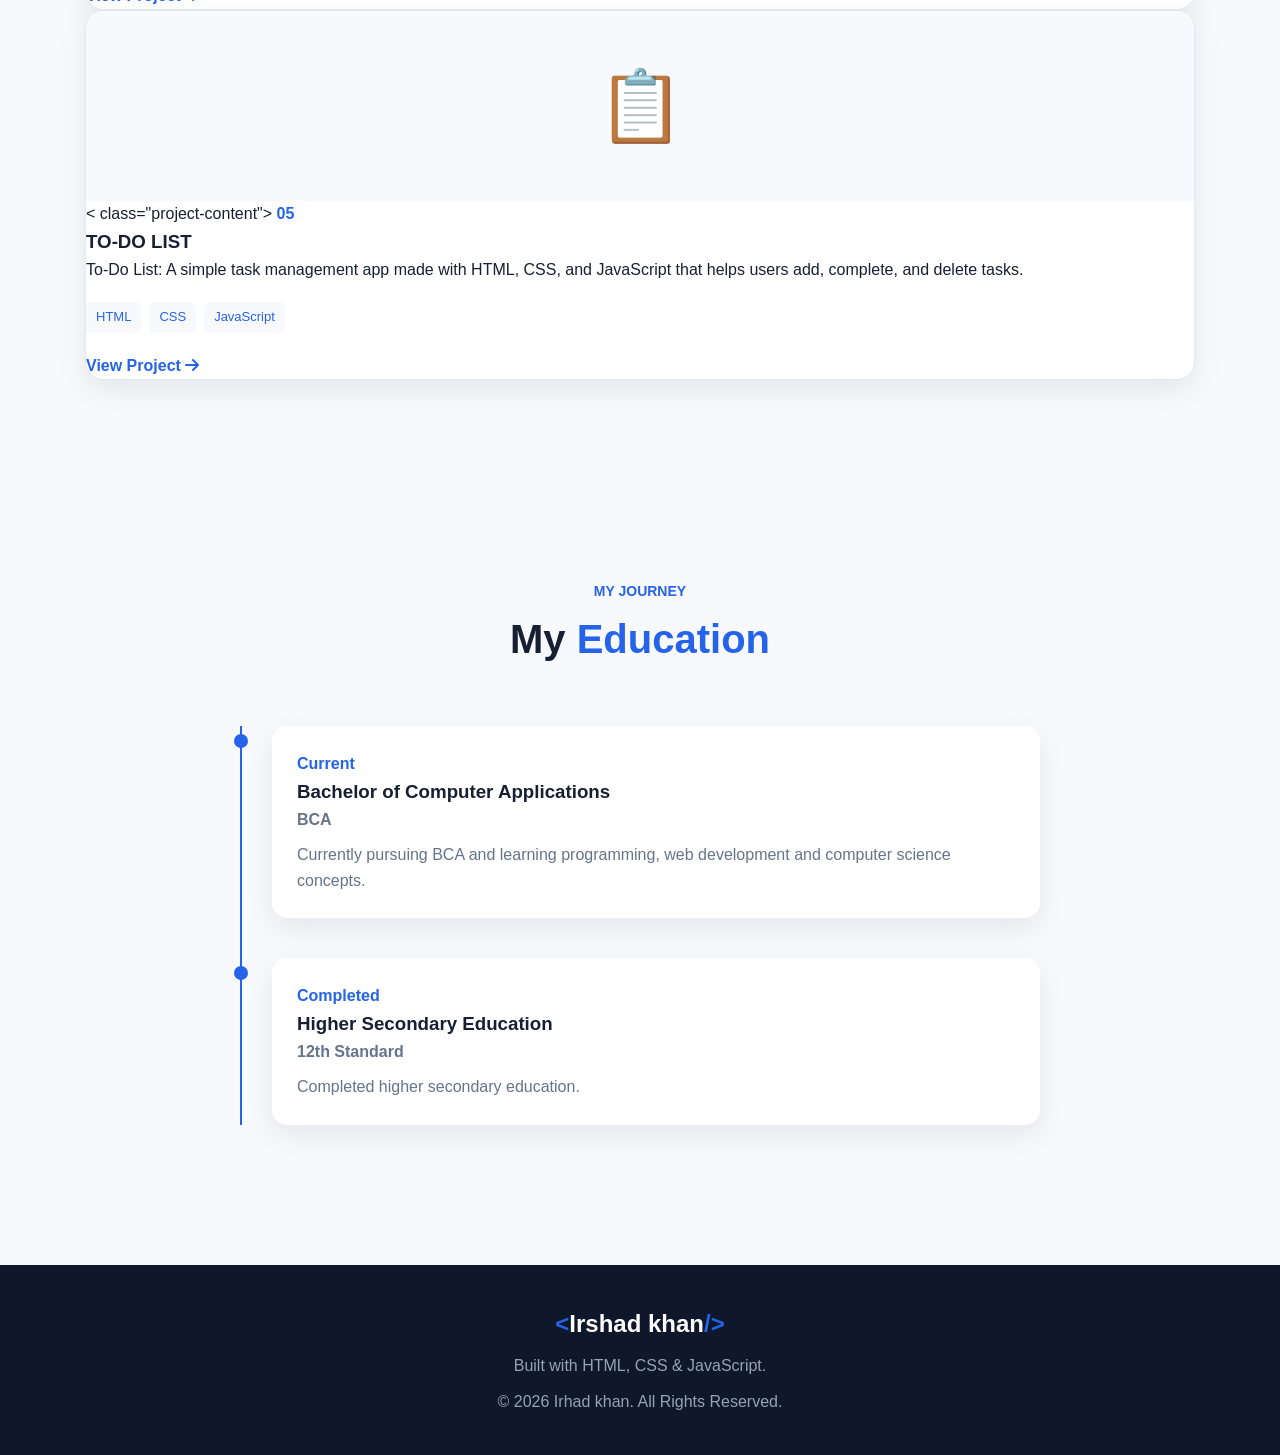
==== commit c5a24c51: "Update index.html" ====
--- a/index.html
+++ b/index.html
@@ -540,7 +540,7 @@
                         ⏱️
                     </div>
 
-                   <class="project-content">
+                   < class="project-content">
 
                         <span class="project-number">
                             04
@@ -588,7 +588,7 @@
                         📋
                     </div>
 
-                    <class="project-content">
+                    < class="project-content">
 
                         <span class="project-number">
                             05
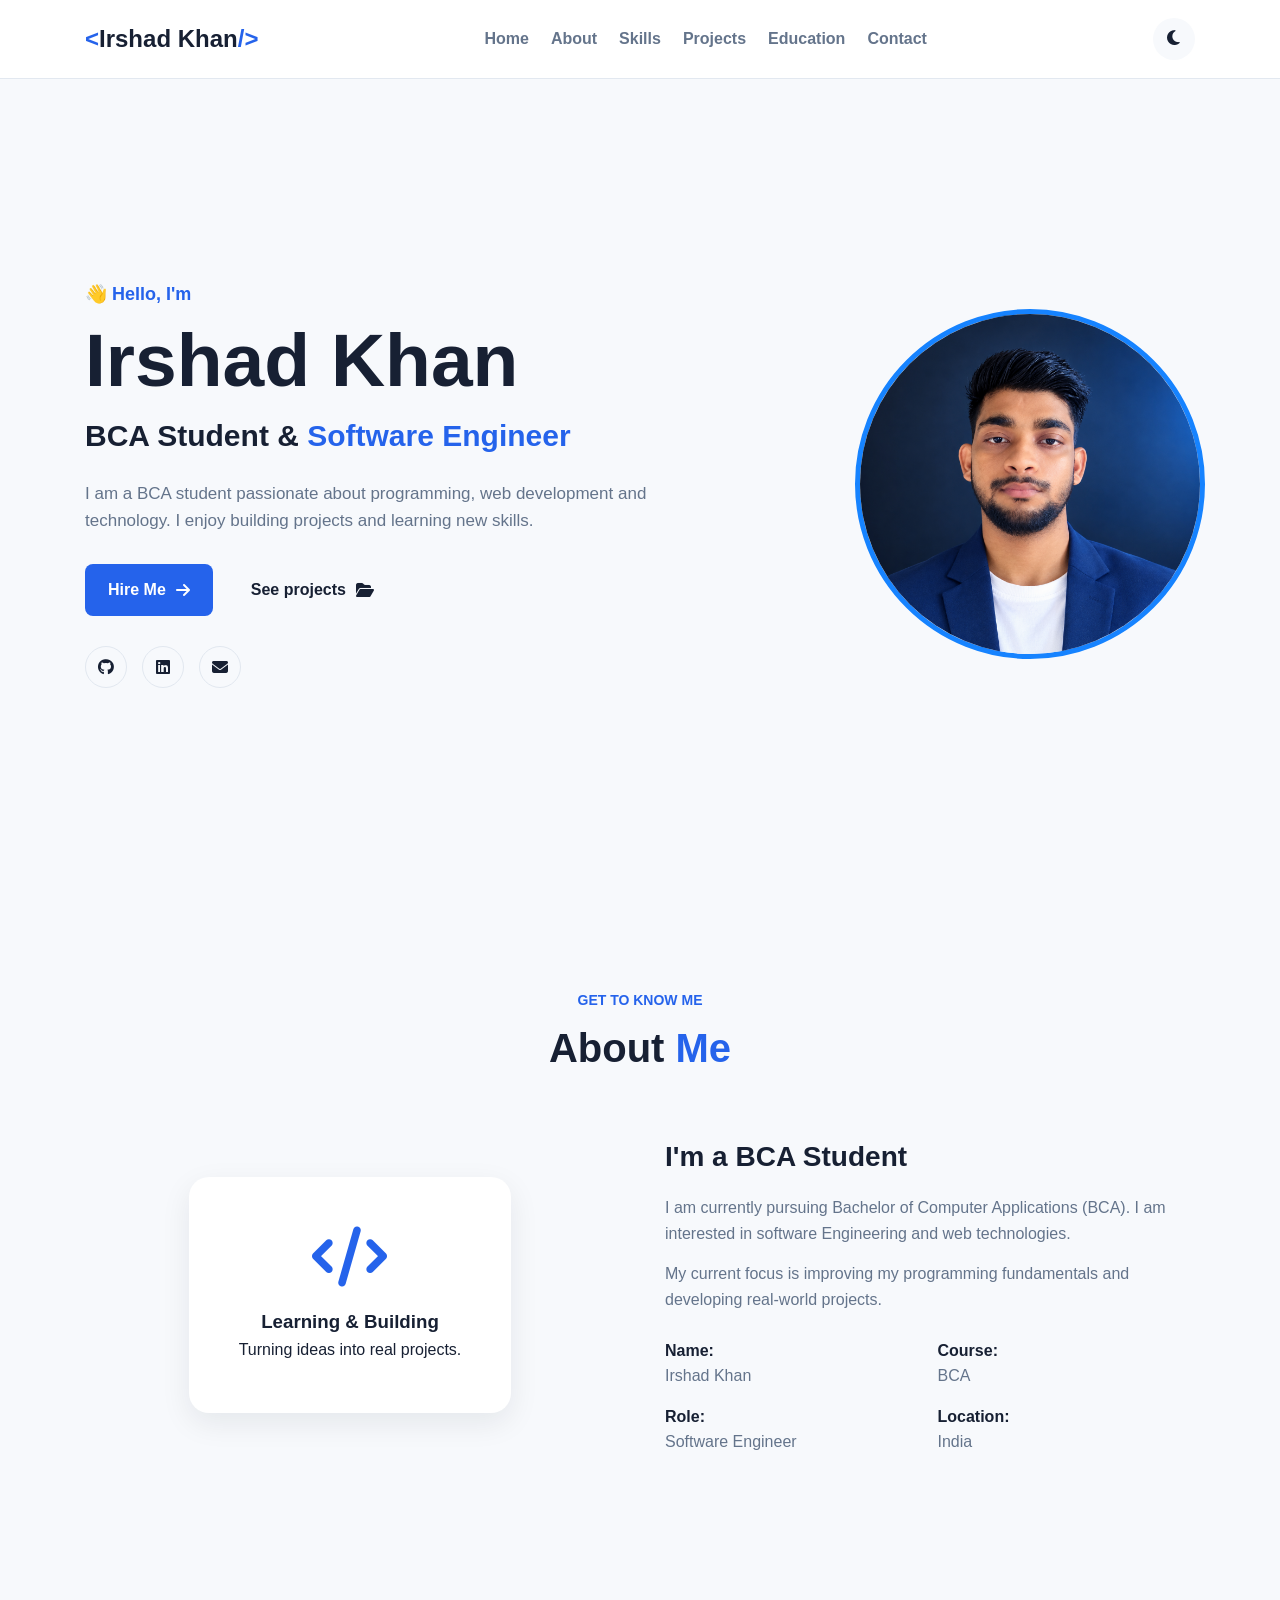
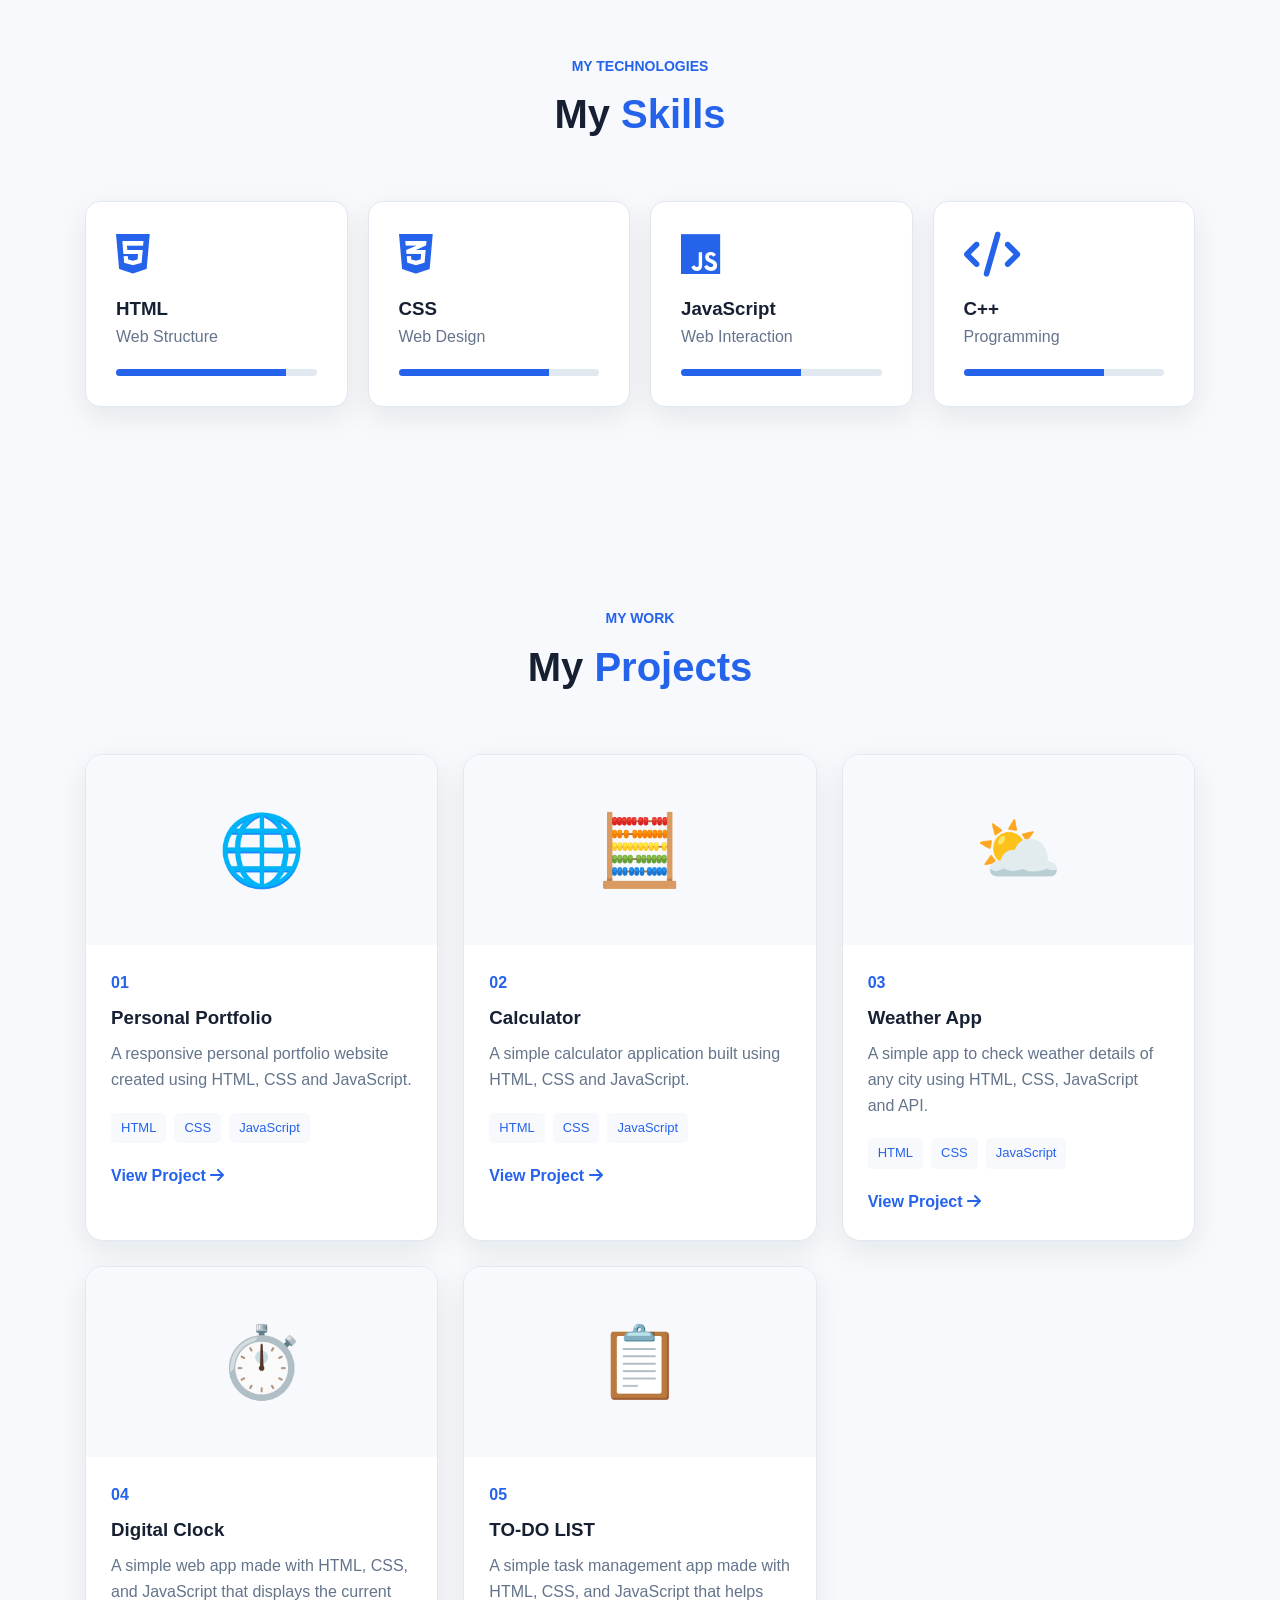
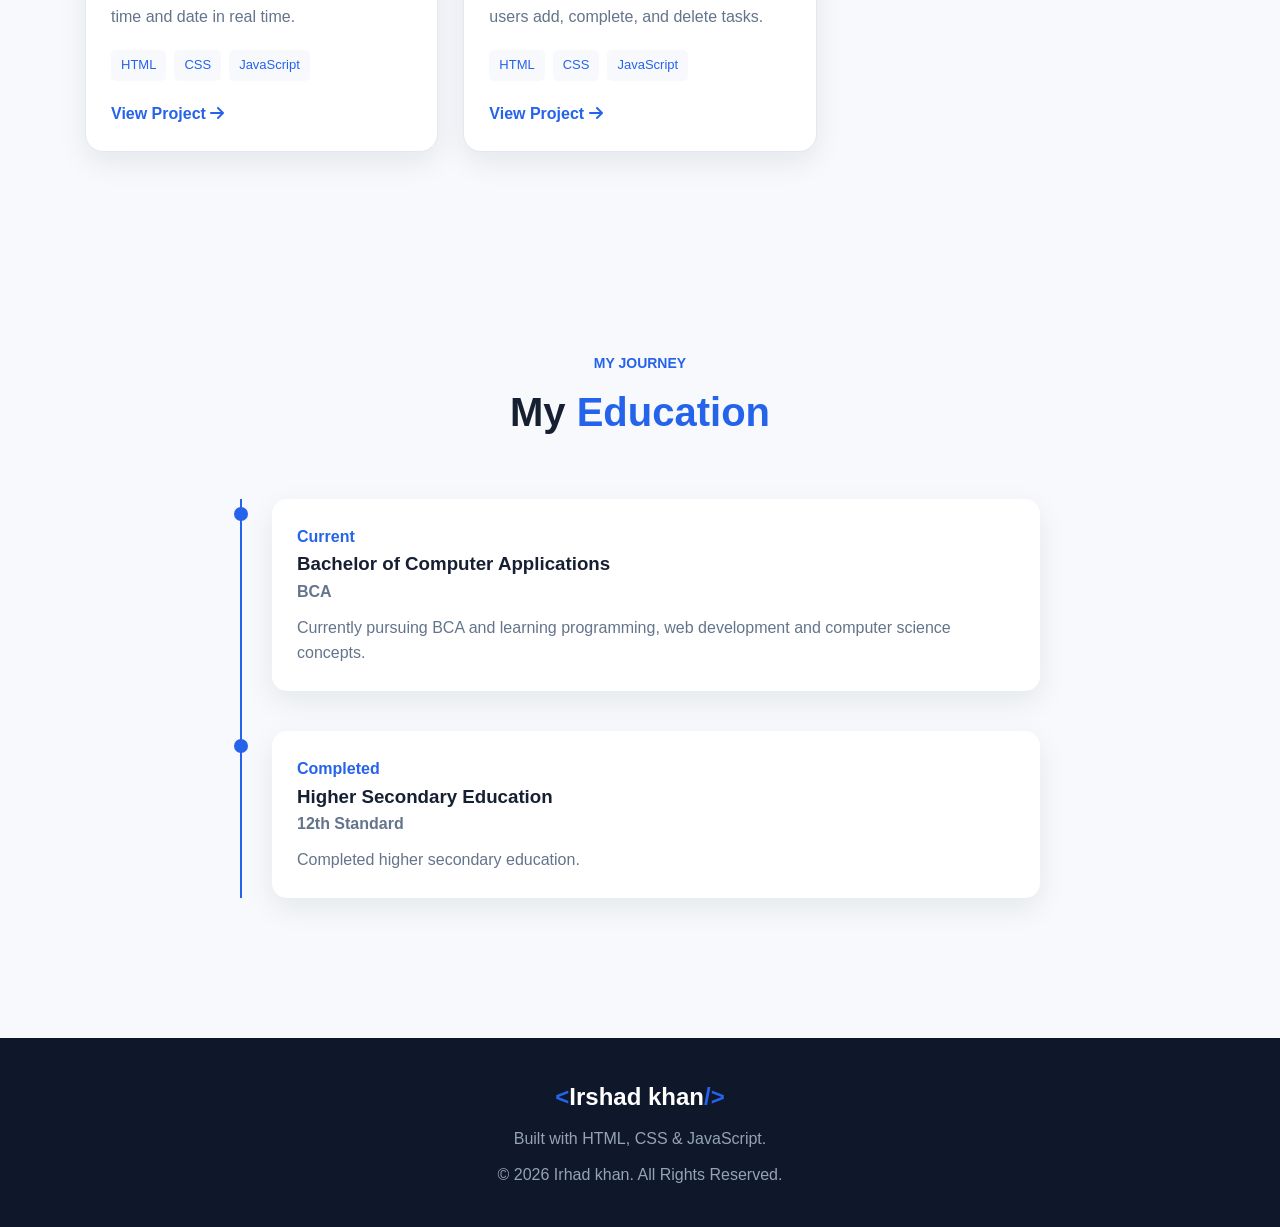
==== commit 4274eb79: "Update index.html" ====
--- a/index.html
+++ b/index.html
@@ -369,267 +369,245 @@
         </section>
 
 
-        <!-- ================= PROJECTS ================= -->
-
-        <section id="projects"
-            class="section reveal">
-
-            <div class="section-heading">
-
-                <p>MY WORK</p>
-
-                <h2>My <span>Projects</span></h2>
-
-            </div>
-
-
-            <div class="projects-grid">
-
-
-                <!-- Project 1 -->
-
-                <article class="project-card">
-
-                    <div class="project-image">
-                        🌐
-                    </div>
-
-                    <div class="project-content">
-
-                        <span class="project-number">
-                            01
-                        </span>
-
-                        <h3>
-                            Personal Portfolio
-                        </h3>
-
-                        <p>
-
-                            A responsive personal portfolio
-                            website created using HTML,
-                            CSS and JavaScript.
-
-                        </p>
-
-                        <div class="project-tech">
-
-                            <span>HTML</span>
-                            <span>CSS</span>
-                            <span>JavaScript</span>
-
-                        </div>
-
-                        <a 
-                            href="https://irshad7878.github.io/my-portfolio/"
-                            class="project-link">
-
-                            View Project
-                            <i class="fas fa-arrow-right"></i>
-
-                        </a>
-
-                    </div>
-
-                </article>
-
-
-                <!-- Project 2 -->
-
-                <article class="project-card">
-
-                    <div class="project-image">
-                        🧮
-                    </div>
-
-                    <div class="project-content">
-
-                        <span class="project-number">
-                            02
-                        </span>
-
-                        <h3>
-                            Calculator
-                        </h3>
-
-                        <p>
-
-                            A simple calculator application
-                            built using HTML, CSS and
-                            JavaScript.
-
-                        </p>
-
-                        <div class="project-tech">
-
-                            <span>HTML</span>
-                            <span>CSS</span>
-                            <span>JavaScript</span>
-
-                        </div>
-
-                        <a 
-                            href="https://irshad7878.github.io/Calculator/"
-                            class="project-link">
-
-                            View Project
-                            <i class="fas fa-arrow-right"></i>
-
-                        </a>
-
-                    </div>
-
-                </article>
-
-
-                <!-- Project 3 -->
-
-                <article class="project-card">
-
-                    <div class="project-image">
-                        ⛅
-                    </div>
-
-                    <div class="project-content">
-
-                        <span class="project-number">
-                            03
-                        </span>
-
-                        <h3>
-                            Weather app
-                        </h3>
-
-                        <p>
-
-                            A Simple app to check weather 
-                            detail of any city using HTML,CSS,
-                            JavaScript, and API.
-
-                        </p>
-
-                        <div class="project-tech">
-
-                            <span>HTML</span>
-                            <span>CSS</span>
-                            <span>JavaSript</span>
-
-                        </div>
-
-                        <a
-                            href="https://irshad7878.github.io/Weather-app/"
-                            class="project-link">
-
-                            View Project
-                            <i class="fas fa-arrow-right"></i>
-
-                        </a>
-
-                    </div>
-
-                </article>
-
-            </div>
-
-
-             <!-- Project 4 -->
-
-                <article class="project-card">
-
-                    <div class="project-image">
-                        ⏱️
-                    </div>
-
-                   < class="project-content">
-
-                        <span class="project-number">
-                            04
-                        </span>
-
-                        <h3>
-                            Digital Clock
-                        </h3>
-
-                        <p>
-
-                           Digital Clock: A simple web app made
-                           with HTML, CSS, and JavaScript** that
-                           displays the current time and date in real time. 
-                        
-
-                        </p>
-
-                        <div class="project-tech">
-
-                            <span>HTML</span>
-                            <span>CSS</span>
-                            <span>JavaScript</span>
-
-                        </div>
-
-                        <a 
-                            href="https://irshad7878.github.io/Digital-Clock/"
-                            class="project-link">
-
-                            View Project
-                            <i class="fas fa-arrow-right"></i>
-
-                        </a>
-
-
-                </article>
+
+          <!-- ================= PROJECTS ================= -->
+
+<section id="projects" class="section reveal">
+
+    <div class="section-heading">
+
+        <p>MY WORK</p>
+
+        <h2>My <span>Projects</span></h2>
+
+    </div>
+
+
+    <div class="projects-grid">
+
+
+        <!-- Project 1 -->
+
+        <article class="project-card">
+
+            <div class="project-image">
+                🌐
+            </div>
+
+            <div class="project-content">
+
+                <span class="project-number">
+                    01
+                </span>
+
+                <h3>
+                    Personal Portfolio
+                </h3>
+
+                <p>
+                    A responsive personal portfolio
+                    website created using HTML,
+                    CSS and JavaScript.
+                </p>
+
+                <div class="project-tech">
+                    <span>HTML</span>
+                    <span>CSS</span>
+                    <span>JavaScript</span>
+                </div>
+
+                <a href="https://irshad7878.github.io/my-portfolio/"
+                    class="project-link">
+
+                    View Project
+                    <i class="fas fa-arrow-right"></i>
+
+                </a>
+
+            </div>
+
+        </article>
+
+
+        <!-- Project 2 -->
+
+        <article class="project-card">
+
+            <div class="project-image">
+                🧮
+            </div>
+
+            <div class="project-content">
+
+                <span class="project-number">
+                    02
+                </span>
+
+                <h3>
+                    Calculator
+                </h3>
+
+                <p>
+                    A simple calculator application
+                    built using HTML, CSS and
+                    JavaScript.
+                </p>
+
+                <div class="project-tech">
+                    <span>HTML</span>
+                    <span>CSS</span>
+                    <span>JavaScript</span>
+                </div>
+
+                <a href="https://irshad7878.github.io/Calculator/"
+                    class="project-link">
+
+                    View Project
+                    <i class="fas fa-arrow-right"></i>
+
+                </a>
+
+            </div>
+
+        </article>
+
+
+        <!-- Project 3 -->
+
+        <article class="project-card">
+
+            <div class="project-image">
+                ⛅
+            </div>
+
+            <div class="project-content">
+
+                <span class="project-number">
+                    03
+                </span>
+
+                <h3>
+                    Weather App
+                </h3>
+
+                <p>
+                    A simple app to check weather
+                    details of any city using
+                    HTML, CSS, JavaScript and API.
+                </p>
+
+                <div class="project-tech">
+                    <span>HTML</span>
+                    <span>CSS</span>
+                    <span>JavaScript</span>
+                </div>
+
+                <a href="https://irshad7878.github.io/Weather-app/"
+                    class="project-link">
+
+                    View Project
+                    <i class="fas fa-arrow-right"></i>
+
+                </a>
+
+            </div>
+
+        </article>
+
+
+        <!-- Project 4 -->
+
+        <article class="project-card">
+
+            <div class="project-image">
+                ⏱️
+            </div>
+
+            <div class="project-content">
+
+                <span class="project-number">
+                    04
+                </span>
+
+                <h3>
+                    Digital Clock
+                </h3>
+
+                <p>
+                    A simple web app made with
+                    HTML, CSS, and JavaScript
+                    that displays the current
+                    time and date in real time.
+                </p>
+
+                <div class="project-tech">
+                    <span>HTML</span>
+                    <span>CSS</span>
+                    <span>JavaScript</span>
+                </div>
+
+                <a href="https://irshad7878.github.io/Digital-Clock/"
+                    class="project-link">
+
+                    View Project
+                    <i class="fas fa-arrow-right"></i>
+
+                </a>
+
+            </div>
+
+        </article>
+
+
+        <!-- Project 5 -->
+
+        <article class="project-card">
+
+            <div class="project-image">
+                📋
+            </div>
+
+            <div class="project-content">
+
+                <span class="project-number">
+                    05
+                </span>
+
+                <h3>
+                    TO-DO LIST
+                </h3>
+
+                <p>
+                    A simple task management app
+                    made with HTML, CSS, and
+                    JavaScript that helps users
+                    add, complete, and delete tasks.
+                </p>
+
+                <div class="project-tech">
+                    <span>HTML</span>
+                    <span>CSS</span>
+                    <span>JavaScript</span>
+                </div>
+
+                <a href="https://irshad7878.github.io/TO-DO-LISt/"
+                    class="project-link">
+
+                    View Project
+                    <i class="fas fa-arrow-right"></i>
+
+                </a>
+
+            </div>
+
+        </article>
+
+
+    </div>
+
+</section>     
+
         
-            
-            <!-- Project 5 -->
-
-                <article class="project-card">
-
-                    <div class="project-image">
-                        📋
-                    </div>
-
-                    < class="project-content">
-
-                        <span class="project-number">
-                            05
-                        </span>
-
-                        <h3>
-                            TO-DO LIST
-                        </h3>
-
-                        <p>
-
-                           To-Do List: A simple task management app 
-                            made with HTML, CSS, and JavaScript that 
-                            helps users add, complete, and delete tasks. 
-
-                        </p>
-
-                        <div class="project-tech">
-
-                            <span>HTML</span>
-                            <span>CSS</span>
-                            <span>JavaScript</span>
-
-                        </div>
-
-                        <a 
-                            href="https://irshad7878.github.io/TO-DO-LISt/"
-                            class="project-link">
-
-                            View Project
-                            <i class="fas fa-arrow-right"></i>
-
-                        </a>
-
-
-                </article>
-        
-
-        </section>
-
-
         <!-- ================= EDUCATION ================= -->
 
         <section id="education"
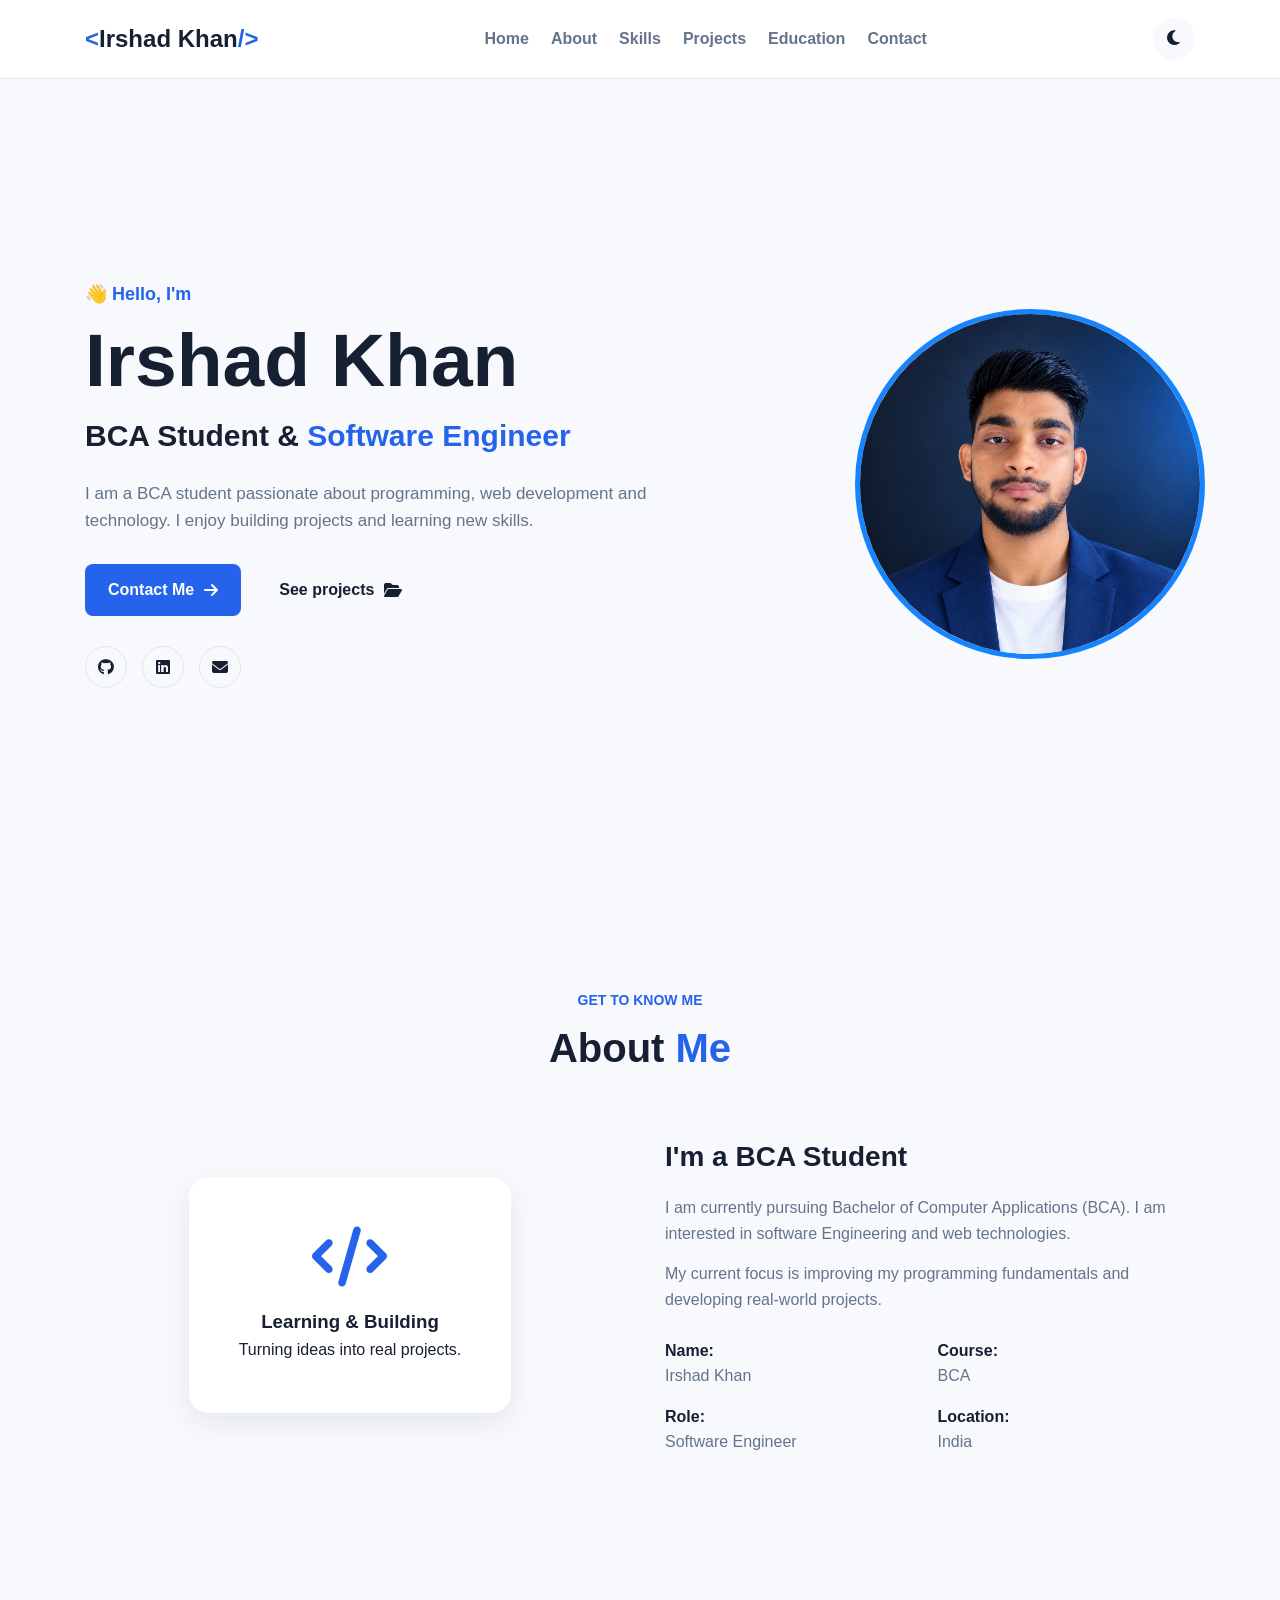
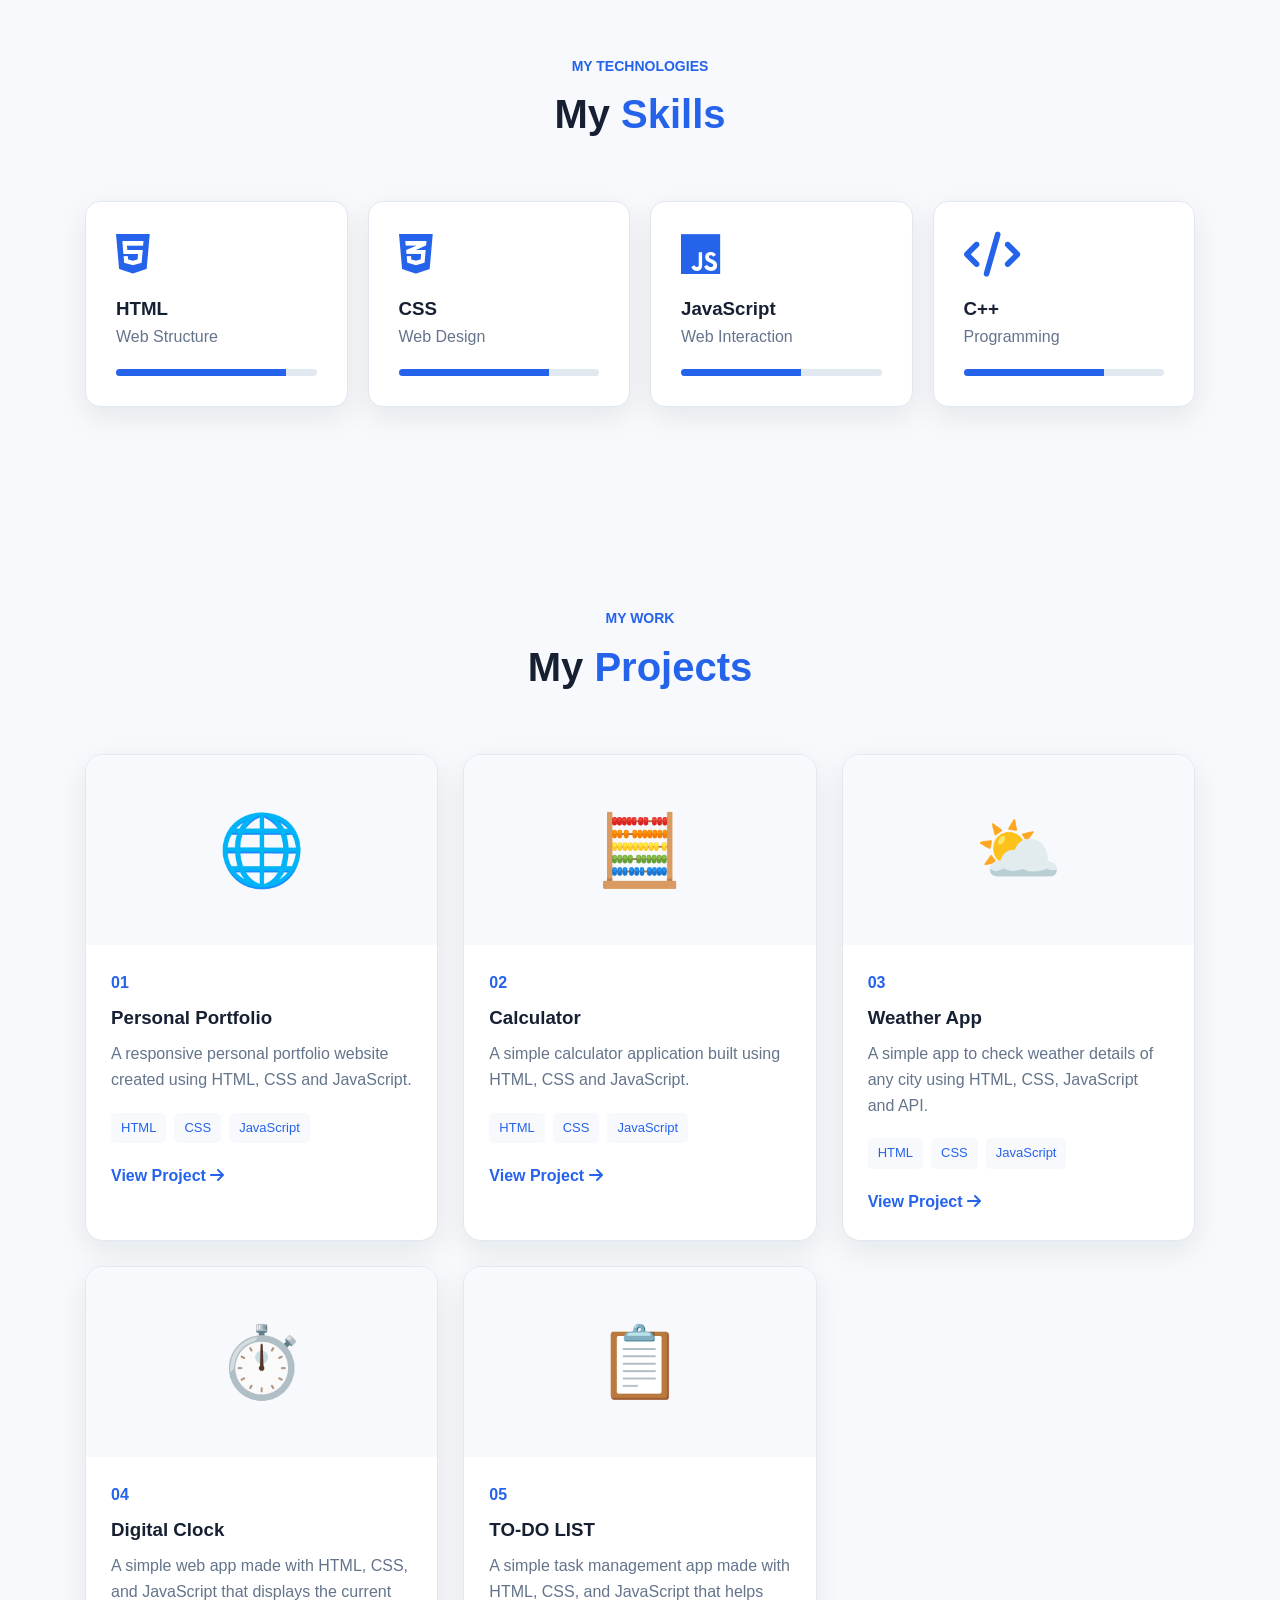
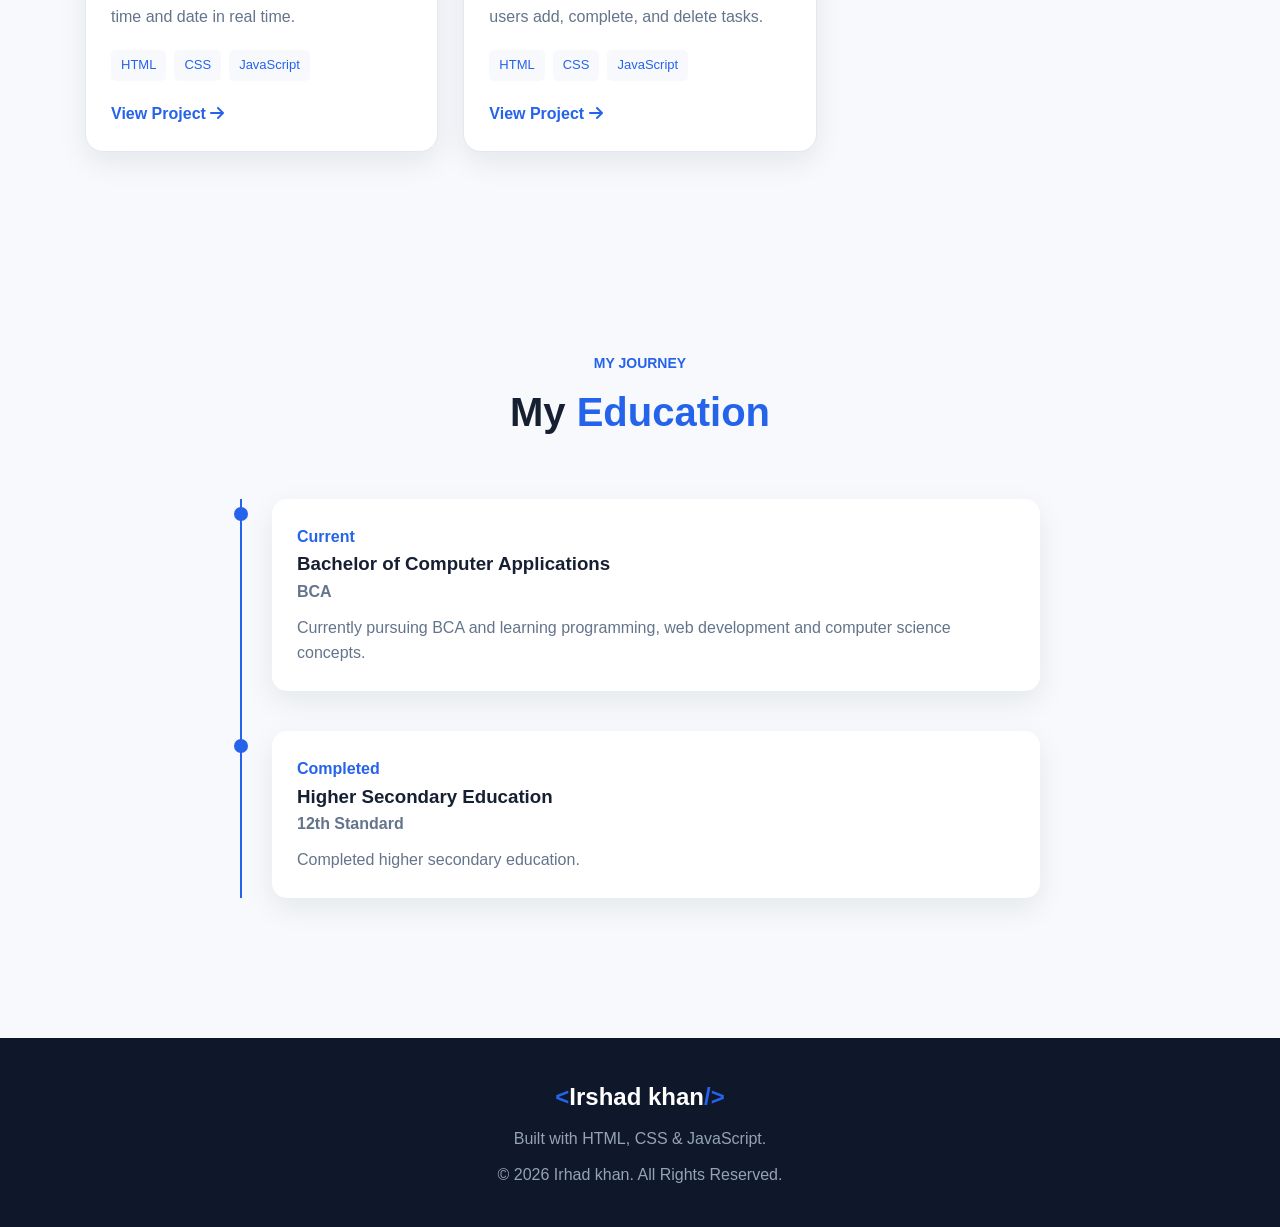
==== commit 4d9aeadc: "Update index.html" ====
--- a/index.html
+++ b/index.html
@@ -120,7 +120,7 @@
                 <div class="hero-buttons">
                     <a href="contact.html"
                         class="btn primary-btn">
-                        Hire Me
+                        Contact Me
                         <i class="fas fa-arrow-right"></i>
                     </a>
 
@@ -140,7 +140,7 @@
 
                 <div class="social-links">
 
-                    <a href="https://irshad7878.github.io/my-portfolio/"
+                    <a href="github.com/irshad7878"
                         target="_blank"
                         aria-label="GitHub">
 
